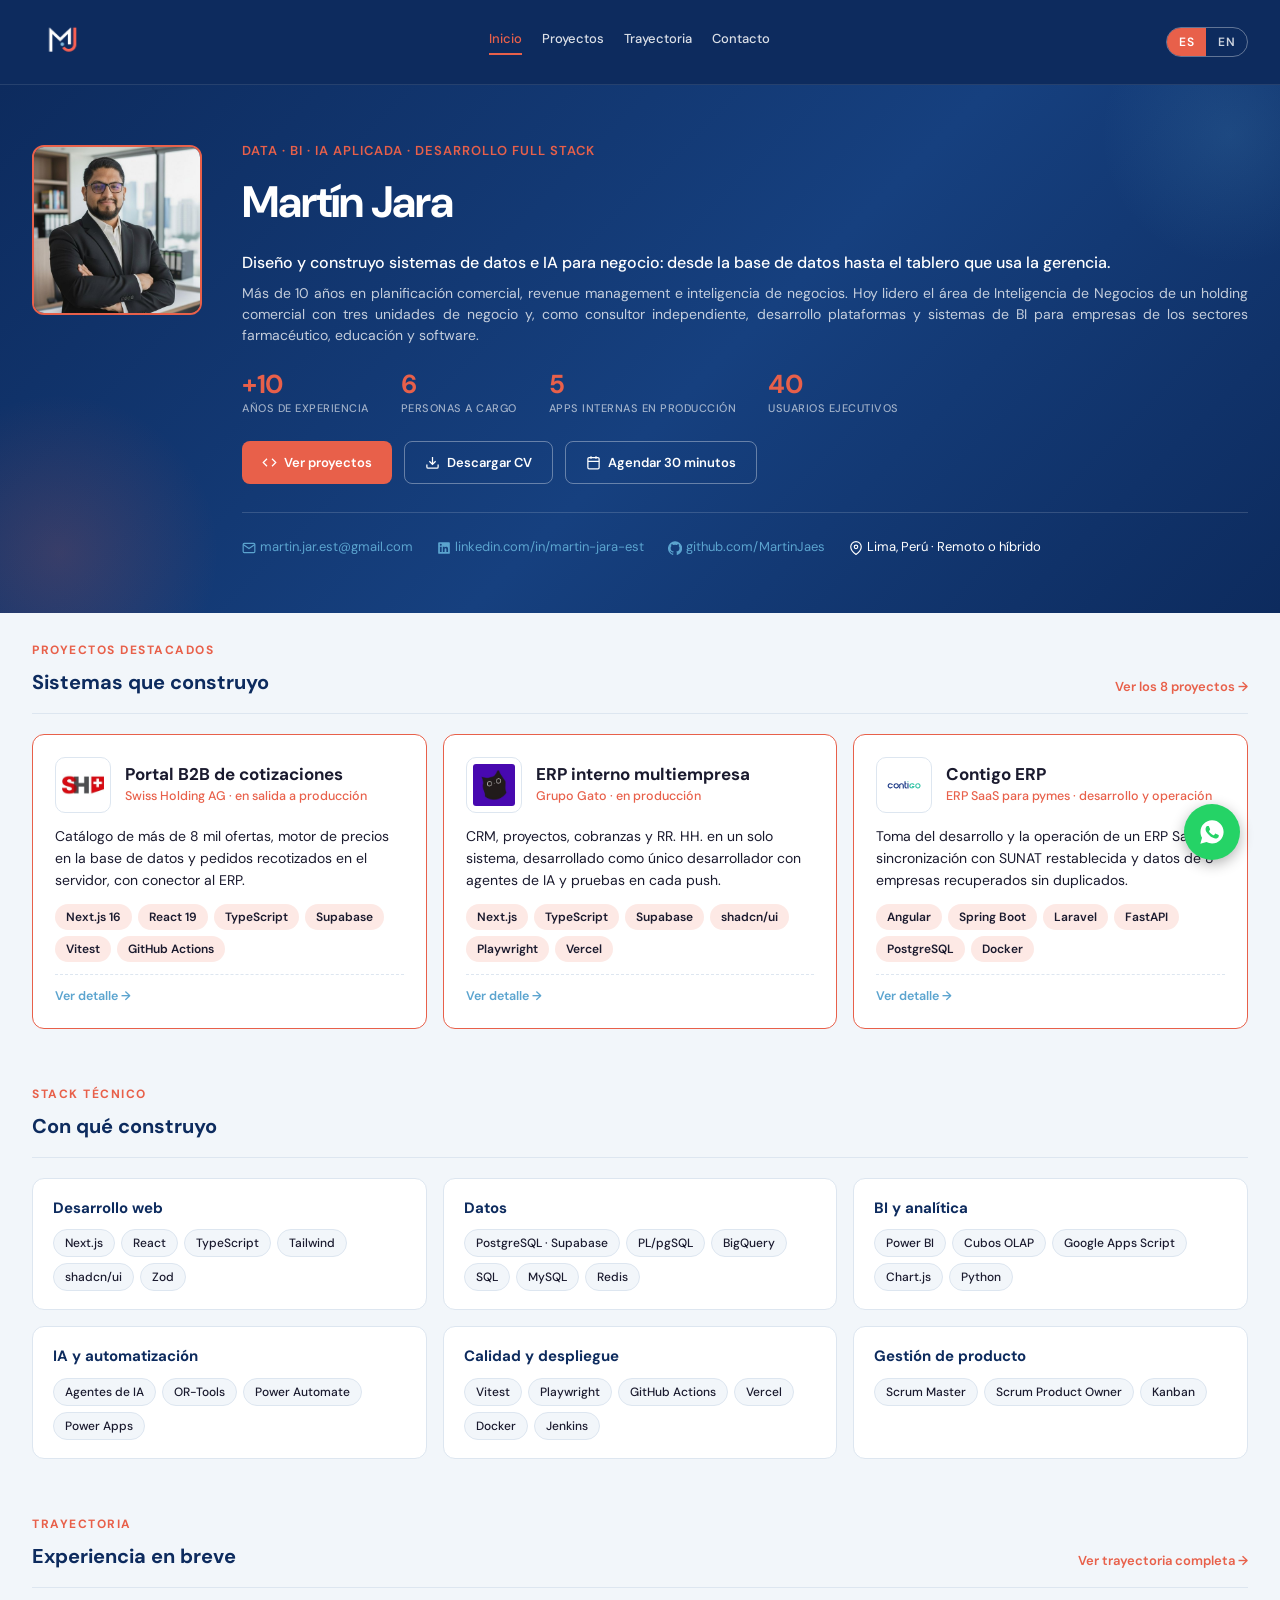
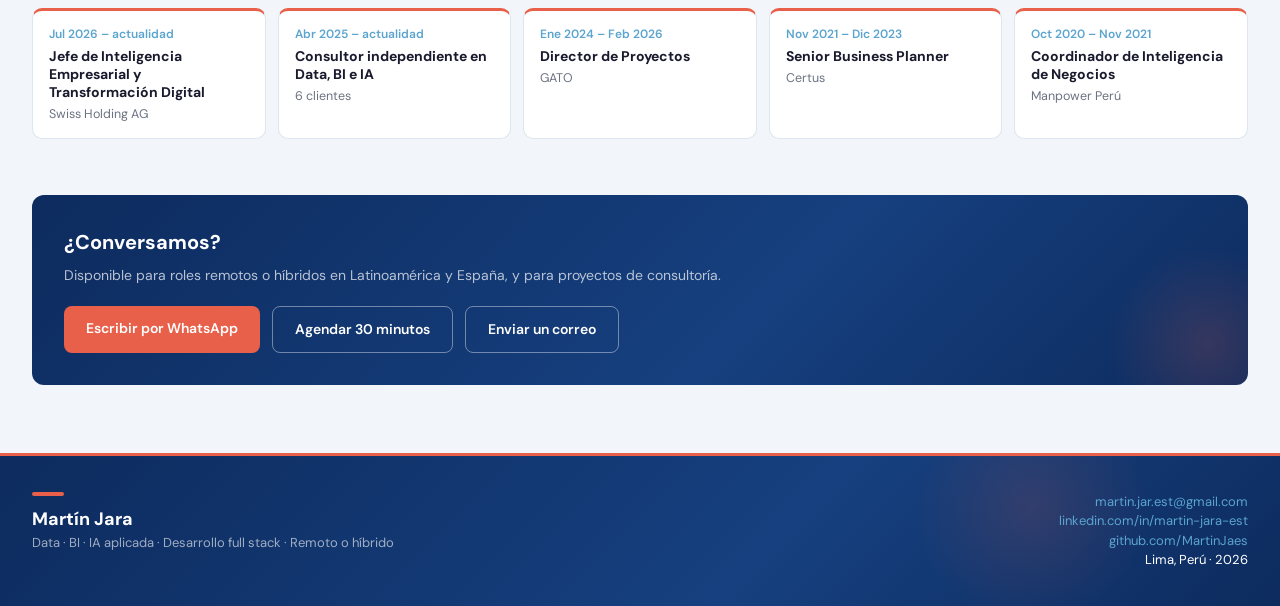
==== index.html @ 6c0224cc "Portafolio v3: sitio en tres paginas (Inicio, Proyectos, Trayectoria), tarjetas simetricas y bilingu" ====
<!DOCTYPE html>
<html lang="es">
<head>
<meta charset="UTF-8">
<meta name="viewport" content="width=device-width, initial-scale=1.0">
<title>Martín Jara | Data, BI e IA aplicada · Desarrollo full stack</title>
<meta name="description" content="Data, inteligencia de negocios e IA aplicada. Construyo sistemas de BI, automatizaciones y plataformas en producción con Next.js, Supabase, Apps Script y BigQuery. Lima, Perú · remoto o híbrido.">
<meta name="author" content="Martín Jara">
<meta name="robots" content="index, follow">
<link rel="canonical" href="https://martinjara.work/">
<link rel="alternate" hreflang="es" href="https://martinjara.work/">
<link rel="alternate" hreflang="en" href="https://martinjara.work/?lang=en">
<link rel="alternate" hreflang="x-default" href="https://martinjara.work/">
<script>(function(){try{var p=new URLSearchParams(location.search).get("lang");var s=null;try{s=localStorage.getItem("lang");}catch(e){}var l=(p==="en"||p==="es")?p:(s==="en"?"en":"es");document.documentElement.lang=l;}catch(e){}})();</script>
<meta property="og:type" content="website">
<meta property="og:title" content="Martín Jara | Data, BI e IA aplicada · Desarrollo full stack">
<meta property="og:description" content="Data, inteligencia de negocios e IA aplicada. Construyo sistemas de BI, automatizaciones y plataformas en producción con Next.js, Supabase, Apps Script y BigQuery. Lima, Perú · remoto o híbrido.">
<meta property="og:image" content="https://martinjara.work/Imagenes/Opengraph.jpg">
<meta property="og:image:width" content="1536">
<meta property="og:image:height" content="1024">
<meta property="og:url" content="https://martinjara.work/">
<meta property="og:site_name" content="Martín Jara">
<meta property="og:locale" content="es_PE">
<meta property="og:locale:alternate" content="en_US">
<meta name="twitter:card" content="summary_large_image">
<meta name="twitter:title" content="Martín Jara | Data, BI e IA aplicada · Desarrollo full stack">
<meta name="twitter:description" content="Data, inteligencia de negocios e IA aplicada. Construyo sistemas de BI, automatizaciones y plataformas en producción con Next.js, Supabase, Apps Script y BigQuery. Lima, Perú · remoto o híbrido.">
<meta name="twitter:image" content="https://martinjara.work/Imagenes/Opengraph.jpg">
<link rel="icon" type="image/png" href="/Imagenes/LOGO PERSONAL.png">
<link rel="preconnect" href="https://fonts.googleapis.com">
<link href="https://fonts.googleapis.com/css2?family=DM+Sans:wght@300;400;500;600;700&display=swap" rel="stylesheet">
<link rel="stylesheet" href="/assets/site.css">
<script type="application/ld+json">
{"@context":"https://schema.org","@type":"Person","name":"Martín Jara Estrella","alternateName":"Martín Jara","jobTitle":"Jefe de Inteligencia Empresarial y Transformación Digital","description":"Más de 10 años en planificación comercial, revenue management e inteligencia de negocios. Diseña y construye sistemas de datos, BI e IA aplicada con Next.js, Supabase, Google Apps Script y BigQuery.","url":"https://martinjara.work/","image":"https://martinjara.work/Imagenes/Foto%20Formal%20SC.jpg","email":"mailto:martin.jar.est@gmail.com","telephone":"+51980005257","address":{"@type":"PostalAddress","addressLocality":"Lima","addressRegion":"Lima","addressCountry":"PE"},"worksFor":[{"@type":"Organization","name":"Swiss Holding AG"}],"alumniOf":[{"@type":"CollegeOrUniversity","name":"OBS Business School - Universidad de Barcelona"},{"@type":"CollegeOrUniversity","name":"Universidad del Pacífico"},{"@type":"CollegeOrUniversity","name":"Universidad de Tarapacá"},{"@type":"EducationalOrganization","name":"Zegel"},{"@type":"EducationalOrganization","name":"ISAM"}],"knowsAbout":["Business Intelligence","Revenue Management","Transformación Digital","Inteligencia Artificial Aplicada","Planificación Comercial","Power BI","BigQuery","Next.js","Supabase","Google Apps Script"],"knowsLanguage":["es","en"],"sameAs":["https://linkedin.com/in/martin-jara-est","https://github.com/MartinJaes"]}
</script>
</head>
<body data-page="home" data-title-es="Martín Jara | Data, BI e IA aplicada · Desarrollo full stack" data-title-en="Martín Jara | Data, BI and applied AI · Full-stack development" data-desc-es="Data, inteligencia de negocios e IA aplicada. Construyo sistemas de BI, automatizaciones y plataformas en producción con Next.js, Supabase, Apps Script y BigQuery. Lima, Perú · remoto o híbrido." data-desc-en="Data, business intelligence and applied AI. I build BI systems, automations and production platforms with Next.js, Supabase, Apps Script and BigQuery. Lima, Peru · remote or hybrid.">
<a href="https://wa.me/51980005257" target="_blank" class="float-whatsapp" aria-label="WhatsApp">
  <svg width="28" height="28" viewBox="0 0 24 24" fill="white"><path d="M12.04 2C6.58 2 2.13 6.45 2.13 11.91c0 1.75.46 3.45 1.32 4.95L2 22l5.25-1.38a9.9 9.9 0 0 0 4.79 1.22h.01c5.46 0 9.91-4.45 9.91-9.91 0-2.65-1.03-5.14-2.9-7.01A9.82 9.82 0 0 0 12.04 2zm5.79 14.13c-.24.68-1.4 1.31-1.93 1.38-.5.07-1.11.1-1.79-.11-.41-.13-.94-.3-1.62-.6-2.84-1.23-4.7-4.1-4.84-4.29-.14-.19-1.16-1.55-1.16-2.96s.73-2.1.99-2.39c.26-.28.57-.35.76-.35.19 0 .38 0 .55.01.18.01.41-.07.64.49.24.57.81 1.98.88 2.12.07.14.12.31.02.5-.09.19-.14.31-.28.48-.14.17-.29.37-.42.5-.14.14-.28.29-.12.57.16.28.7 1.16 1.51 1.88 1.04.92 1.91 1.21 2.19 1.35.28.14.44.12.61-.07.16-.19.7-.81.88-1.09.19-.28.37-.23.62-.14.26.09 1.63.77 1.91.91.28.14.47.21.54.33.07.12.07.68-.17 1.36z"/></svg>
</a>
<nav class="navbar">
  <div class="container navbar-inner">
    <a href="/" class="navbar-logo-link"><img src="/Imagenes/logo personal negativo sin fondo.png" alt="Martín Jara" class="navbar-logo"></a>
    <div class="navbar-links" id="navLinks">
      <a href="/" class="active"><span data-l="es">Inicio</span><span data-l="en">Home</span></a>
      <a href="/proyectos/"><span data-l="es">Proyectos</span><span data-l="en">Projects</span></a>
      <a href="/trayectoria/"><span data-l="es">Trayectoria</span><span data-l="en">Career</span></a>
      <a href="#contacto"><span data-l="es">Contacto</span><span data-l="en">Contact</span></a>
    </div>
    <div class="nav-right">
      <div class="lang-switch" role="group" aria-label="Idioma / Language">
        <button type="button" data-set="es" lang="es">ES</button>
        <button type="button" data-set="en" lang="en">EN</button>
      </div>
      <button class="navbar-toggle" id="navToggle" aria-label="Menú"><span></span><span></span><span></span></button>
    </div>
  </div>
</nav>
<section class="hero" id="perfil">
  <div class="container hero-inner">
    <img src="/Imagenes/Foto Formal SC.jpg" alt="Martín Jara" class="hero-photo">
    <div>
      <div class="hero-prelabel"><span data-l="es">Data · BI · IA aplicada · Desarrollo full stack</span><span data-l="en">Data · BI · Applied AI · Full-stack development</span></div>
      <h1 class="hero-name">Martín Jara</h1>
      <p class="hero-tag"><span data-l="es">Diseño y construyo sistemas de datos e IA para negocio: desde la base de datos hasta el tablero que usa la gerencia.</span><span data-l="en">I design and build data and AI systems for business, from the database to the dashboard leadership relies on.</span></p>
      <p class="hero-p" data-l="es">Más de 10 años en planificación comercial, revenue management e inteligencia de negocios. Hoy lidero el área de Inteligencia de Negocios de un holding comercial con tres unidades de negocio y, como consultor independiente, desarrollo plataformas y sistemas de BI para empresas de los sectores farmacéutico, educación y software.</p>
<p class="hero-p" data-l="en">10+ years in commercial planning, revenue management and business intelligence. I currently lead the Business Intelligence area of a commercial holding with three business units and, as an independent consultant, I build platforms and BI systems for companies in the pharmaceutical, education and software sectors.</p>
      <div class="hero-stats">
        <div><div class="hero-stat-num">+10</div><div class="hero-stat-lbl"><span data-l="es">Años de experiencia</span><span data-l="en">Years of experience</span></div></div>
        <div><div class="hero-stat-num">6</div><div class="hero-stat-lbl"><span data-l="es">Personas a cargo</span><span data-l="en">Direct reports</span></div></div>
        <div><div class="hero-stat-num">5</div><div class="hero-stat-lbl"><span data-l="es">Apps internas en producción</span><span data-l="en">Internal apps in production</span></div></div>
        <div><div class="hero-stat-num">40</div><div class="hero-stat-lbl"><span data-l="es">Usuarios ejecutivos</span><span data-l="en">Executive users</span></div></div>
      </div>
      <div class="hero-cta">
        <a href="/proyectos/" class="btn-hero"><svg width="15" height="15" viewBox="0 0 24 24" fill="none" stroke="currentColor" stroke-width="2"><path d="m16 18 6-6-6-6M8 6l-6 6 6 6"/></svg> <span data-l="es">Ver proyectos</span><span data-l="en">See projects</span></a>
        <a href="/CV-Martin-Jara.pdf" target="_blank" class="btn-hero-ghost" download><svg width="15" height="15" viewBox="0 0 24 24" fill="none" stroke="currentColor" stroke-width="2"><path d="M21 15v4a2 2 0 0 1-2 2H5a2 2 0 0 1-2-2v-4"/><path d="M7 10l5 5 5-5M12 15V3"/></svg> <span data-l="es">Descargar CV</span><span data-l="en">Download CV (Spanish)</span></a>
        <a href="https://calendly.com/martin-jar-est/30min" target="_blank" class="btn-hero-ghost"><svg width="15" height="15" viewBox="0 0 24 24" fill="none" stroke="currentColor" stroke-width="2"><rect x="3" y="4" width="18" height="18" rx="2"/><path d="M16 2v4M8 2v4M3 10h18"/></svg> <span data-l="es">Agendar 30 minutos</span><span data-l="en">Book a 30-minute call</span></a>
      </div>
      <div class="hero-contact">
        <a href="mailto:martin.jar.est@gmail.com" target="_blank"><svg width="14" height="14" viewBox="0 0 24 24" fill="none" stroke="currentColor" stroke-width="2" style="vertical-align:middle;margin-right:4px;"><rect x="2" y="4" width="20" height="16" rx="2"/><path d="m22 6-10 7L2 6"/></svg>martin.jar.est@gmail.com</a>
        <a href="https://linkedin.com/in/martin-jara-est" target="_blank"><svg width="14" height="14" viewBox="0 0 24 24" fill="currentColor" style="vertical-align:middle;margin-right:4px;"><path d="M20.5 2h-17A1.5 1.5 0 0 0 2 3.5v17A1.5 1.5 0 0 0 3.5 22h17a1.5 1.5 0 0 0 1.5-1.5v-17A1.5 1.5 0 0 0 20.5 2zM8 19H5v-9h3zM6.5 8.25A1.75 1.75 0 1 1 8.3 6.5a1.78 1.78 0 0 1-1.8 1.75zM19 19h-3v-4.74c0-1.42-.6-1.93-1.38-1.93A1.74 1.74 0 0 0 13 14.19a.66.66 0 0 0 0 .14V19h-3v-9h2.9v1.3a3.11 3.11 0 0 1 2.7-1.4c1.55 0 3.36.86 3.36 3.66z"/></svg>linkedin.com/in/martin-jara-est</a>
        <a href="https://github.com/MartinJaes" target="_blank"><svg width="14" height="14" viewBox="0 0 24 24" fill="currentColor" style="vertical-align:middle;margin-right:4px;"><path d="M12 .5a12 12 0 0 0-3.8 23.4c.6.1.8-.3.8-.6v-2c-3.3.7-4-1.6-4-1.6-.6-1.4-1.4-1.8-1.4-1.8-1.1-.7.1-.7.1-.7 1.2.1 1.9 1.3 1.9 1.3 1.1 1.8 2.9 1.3 3.6 1 .1-.8.4-1.3.8-1.6-2.7-.3-5.5-1.3-5.5-5.9 0-1.3.5-2.4 1.2-3.2-.1-.3-.5-1.5.1-3.2 0 0 1-.3 3.3 1.2a11.5 11.5 0 0 1 6 0c2.3-1.5 3.3-1.2 3.3-1.2.7 1.7.2 2.9.1 3.2.8.8 1.2 1.9 1.2 3.2 0 4.6-2.8 5.6-5.5 5.9.4.4.8 1.1.8 2.2v3.3c0 .3.2.7.8.6A12 12 0 0 0 12 .5z"/></svg>github.com/MartinJaes</a>
        <span><svg width="14" height="14" viewBox="0 0 24 24" fill="none" stroke="currentColor" stroke-width="2" style="vertical-align:middle;margin-right:4px;"><path d="M21 10c0 7-9 13-9 13s-9-6-9-13a9 9 0 0 1 18 0z"/><circle cx="12" cy="10" r="3"/></svg><span data-l="es">Lima, Perú · Remoto o híbrido</span><span data-l="en">Lima, Peru · Remote or hybrid</span></span>
      </div>
    </div>
  </div>
</section>

<section class="section">
  <div class="container">
    <div class="section-label"><span data-l="es">Proyectos destacados</span><span data-l="en">Featured projects</span></div>
    <div class="section-head"><h2 class="section-title"><span data-l="es">Sistemas que construyo</span><span data-l="en">Systems I build</span></h2><a class="more-link" href="/proyectos/"><span data-l="es">Ver los 8 proyectos →</span><span data-l="en">See all 8 projects →</span></a></div>
    <div class="grid-3">
      <article class="pcard" id="p-b2b">
  <div class="pcard-head"><img class="pcard-logo" src="/Imagenes/Swiss Holdong Logo.jpg" alt=""><div><div class="pcard-name"><span data-l="es">Portal B2B de cotizaciones</span><span data-l="en">B2B quoting portal</span></div><div class="pcard-tag"><span data-l="es">Swiss Holding AG · en salida a producción</span><span data-l="en">Swiss Holding AG · going into production</span></div></div></div>
  <p class="pcard-desc" data-l="es">Catálogo de más de 8 mil ofertas, motor de precios en la base de datos y pedidos recotizados en el servidor, con conector al ERP.</p>
<p class="pcard-desc" data-l="en">Catalog of 8,000+ offers, pricing engine in the database and orders re-priced on the server, with an ERP connector.</p>
  <div class="chips"><span class="chip">Next.js 16</span><span class="chip">React 19</span><span class="chip">TypeScript</span><span class="chip">Supabase</span><span class="chip">Vitest</span><span class="chip">GitHub Actions</span></div>
  <div class="pcard-foot"><a class="pcard-link" href="/proyectos/#p-b2b"><span data-l="es">Ver detalle →</span><span data-l="en">See details →</span></a></div>
</article>
      <article class="pcard" id="p-erp">
  <div class="pcard-head"><img class="pcard-logo" src="/Imagenes/agencia gato logo.jpg" alt=""><div><div class="pcard-name"><span data-l="es">ERP interno multiempresa</span><span data-l="en">Multi-company internal ERP</span></div><div class="pcard-tag"><span data-l="es">Grupo Gato · en producción</span><span data-l="en">Grupo Gato · in production</span></div></div></div>
  <p class="pcard-desc" data-l="es">CRM, proyectos, cobranzas y RR. HH. en un solo sistema, desarrollado como único desarrollador con agentes de IA y pruebas en cada push.</p>
<p class="pcard-desc" data-l="en">CRM, projects, collections and HR in one system, built as the sole developer with AI agents and tests on every push.</p>
  <div class="chips"><span class="chip">Next.js</span><span class="chip">TypeScript</span><span class="chip">Supabase</span><span class="chip">shadcn/ui</span><span class="chip">Playwright</span><span class="chip">Vercel</span></div>
  <div class="pcard-foot"><a class="pcard-link" href="/proyectos/#p-erp"><span data-l="es">Ver detalle →</span><span data-l="en">See details →</span></a></div>
</article>
      <article class="pcard" id="p-contigo">
  <div class="pcard-head"><img class="pcard-logo" src="/Imagenes/contigo logo.svg" alt=""><div><div class="pcard-name"><span data-l="es">Contigo ERP</span><span data-l="en">Contigo ERP</span></div><div class="pcard-tag"><span data-l="es">ERP SaaS para pymes · desarrollo y operación</span><span data-l="en">SaaS ERP for SMEs · development and operations</span></div></div></div>
  <p class="pcard-desc" data-l="es">Toma del desarrollo y la operación de un ERP SaaS: sincronización con SUNAT restablecida y datos de 8 empresas recuperados sin duplicados.</p>
<p class="pcard-desc" data-l="en">Took over development and operations of a SaaS ERP: SUNAT synchronization restored and data for 8 companies recovered with no duplicates.</p>
  <div class="chips"><span class="chip">Angular</span><span class="chip">Spring Boot</span><span class="chip">Laravel</span><span class="chip">FastAPI</span><span class="chip">PostgreSQL</span><span class="chip">Docker</span></div>
  <div class="pcard-foot"><a class="pcard-link" href="/proyectos/#p-contigo"><span data-l="es">Ver detalle →</span><span data-l="en">See details →</span></a></div>
</article>
    </div>
  </div>
</section>

<section class="section">
  <div class="container">
    <div class="section-label"><span data-l="es">Stack técnico</span><span data-l="en">Tech stack</span></div>
    <div class="section-head"><h2 class="section-title"><span data-l="es">Con qué construyo</span><span data-l="en">What I build with</span></h2></div>
    <div class="grid-3"><div class="sgroup"><div class="sgroup-title"><span data-l="es">Desarrollo web</span><span data-l="en">Web development</span></div><div class="chips"><span class="chip">Next.js</span><span class="chip">React</span><span class="chip">TypeScript</span><span class="chip">Tailwind</span><span class="chip">shadcn/ui</span><span class="chip">Zod</span></div></div><div class="sgroup"><div class="sgroup-title"><span data-l="es">Datos</span><span data-l="en">Data</span></div><div class="chips"><span class="chip">PostgreSQL · Supabase</span><span class="chip">PL/pgSQL</span><span class="chip">BigQuery</span><span class="chip">SQL</span><span class="chip">MySQL</span><span class="chip">Redis</span></div></div><div class="sgroup"><div class="sgroup-title"><span data-l="es">BI y analítica</span><span data-l="en">BI and analytics</span></div><div class="chips"><span class="chip">Power BI</span><span class="chip"><span data-l="es">Cubos OLAP</span><span data-l="en">OLAP cubes</span></span><span class="chip">Google Apps Script</span><span class="chip">Chart.js</span><span class="chip">Python</span></div></div><div class="sgroup"><div class="sgroup-title"><span data-l="es">IA y automatización</span><span data-l="en">AI and automation</span></div><div class="chips"><span class="chip"><span data-l="es">Agentes de IA</span><span data-l="en">AI agents</span></span><span class="chip">OR-Tools</span><span class="chip">Power Automate</span><span class="chip">Power Apps</span></div></div><div class="sgroup"><div class="sgroup-title"><span data-l="es">Calidad y despliegue</span><span data-l="en">Quality and deployment</span></div><div class="chips"><span class="chip">Vitest</span><span class="chip">Playwright</span><span class="chip">GitHub Actions</span><span class="chip">Vercel</span><span class="chip">Docker</span><span class="chip">Jenkins</span></div></div><div class="sgroup"><div class="sgroup-title"><span data-l="es">Gestión de producto</span><span data-l="en">Product management</span></div><div class="chips"><span class="chip">Scrum Master</span><span class="chip">Scrum Product Owner</span><span class="chip">Kanban</span></div></div></div>
  </div>
</section>

<section class="section">
  <div class="container">
    <div class="section-label"><span data-l="es">Trayectoria</span><span data-l="en">Career</span></div>
    <div class="section-head"><h2 class="section-title"><span data-l="es">Experiencia en breve</span><span data-l="en">Experience at a glance</span></h2><a class="more-link" href="/trayectoria/"><span data-l="es">Ver trayectoria completa →</span><span data-l="en">See full career →</span></a></div>
    <div class="tl"><div class="tl-item"><div class="tl-date"><span data-l="es">Jul 2026 – actualidad</span><span data-l="en">Jul 2026 – present</span></div><div class="tl-role"><span data-l="es">Jefe de Inteligencia Empresarial y Transformación Digital</span><span data-l="en">Head of Business Intelligence and Digital Transformation</span></div><div class="tl-org"><span data-l="es">Swiss Holding AG</span><span data-l="en">Swiss Holding AG</span></div></div><div class="tl-item"><div class="tl-date"><span data-l="es">Abr 2025 – actualidad</span><span data-l="en">Apr 2025 – present</span></div><div class="tl-role"><span data-l="es">Consultor independiente en Data, BI e IA</span><span data-l="en">Independent consultant in Data, BI and AI</span></div><div class="tl-org"><span data-l="es">6 clientes</span><span data-l="en">6 clients</span></div></div><div class="tl-item"><div class="tl-date"><span data-l="es">Ene 2024 – Feb 2026</span><span data-l="en">Jan 2024 – Feb 2026</span></div><div class="tl-role"><span data-l="es">Director de Proyectos</span><span data-l="en">Project Director</span></div><div class="tl-org"><span data-l="es">GATO</span><span data-l="en">GATO</span></div></div><div class="tl-item"><div class="tl-date"><span data-l="es">Nov 2021 – Dic 2023</span><span data-l="en">Nov 2021 – Dec 2023</span></div><div class="tl-role"><span data-l="es">Senior Business Planner</span><span data-l="en">Senior Business Planner</span></div><div class="tl-org"><span data-l="es">Certus</span><span data-l="en">Certus</span></div></div><div class="tl-item"><div class="tl-date"><span data-l="es">Oct 2020 – Nov 2021</span><span data-l="en">Oct 2020 – Nov 2021</span></div><div class="tl-role"><span data-l="es">Coordinador de Inteligencia de Negocios</span><span data-l="en">Business Intelligence Coordinator</span></div><div class="tl-org"><span data-l="es">Manpower Perú</span><span data-l="en">Manpower Perú</span></div></div></div>
  </div>
</section>

<section class="section" id="contacto">
  <div class="container">
    <div class="cta-block">
      <div class="cta-title"><span data-l="es">¿Conversamos?</span><span data-l="en">Let's talk</span></div>
      <div class="cta-sub"><span data-l="es">Disponible para roles remotos o híbridos en Latinoamérica y España, y para proyectos de consultoría.</span><span data-l="en">Available for remote or hybrid roles in Latin America and Spain, and for consulting projects.</span></div>
      <div class="cta-buttons">
        <a href="https://wa.me/51980005257" target="_blank" class="btn-coral"><span data-l="es">Escribir por WhatsApp</span><span data-l="en">Message on WhatsApp</span></a>
        <a href="https://calendly.com/martin-jar-est/30min" target="_blank" class="btn-outline"><span data-l="es">Agendar 30 minutos</span><span data-l="en">Book 30 minutes</span></a>
        <a href="mailto:martin.jar.est@gmail.com" class="btn-outline"><span data-l="es">Enviar un correo</span><span data-l="en">Send an email</span></a>
      </div>
    </div>
  </div>
</section>
<footer>
  <div class="container footer-inner">
    <div>
      <div class="footer-accent" style="width:32px;height:4px;background:var(--coral);border-radius:2px;margin-bottom:10px;"></div>
      <div class="footer-name">Martín Jara</div>
      <div class="footer-sub"><span data-l="es">Data · BI · IA aplicada · Desarrollo full stack · Remoto o híbrido</span><span data-l="en">Data · BI · Applied AI · Full-stack development · Remote or hybrid</span></div>
    </div>
    <div class="footer-contact">
      <div><a href="mailto:martin.jar.est@gmail.com" target="_blank">martin.jar.est@gmail.com</a></div>
      <div><a href="https://linkedin.com/in/martin-jara-est" target="_blank">linkedin.com/in/martin-jara-est</a></div>
      <div><a href="https://github.com/MartinJaes" target="_blank">github.com/MartinJaes</a></div>
      <div><span data-l="es">Lima, Perú · 2026</span><span data-l="en">Lima, Peru · 2026</span></div>
    </div>
  </div>
</footer>
<div class="lightbox-overlay" id="lightbox" onclick="closeLightbox()">
  <span class="lightbox-close" onclick="closeLightbox()">&times;</span>
  <img id="lightboxImg" src="" alt="" onclick="event.stopPropagation()">
</div>
<script src="/assets/site.js"></script>
</body>
</html>
---- assets/site.css ----
:root{
  --navy:#0D2B5E;
  --coral:#E8604A;
  --blue:#5BA4CF;
  --pale:#FDE9E5;
  --acc:#F0C93A;
  --txt:#1A1A2E;
  --mut:#6B7280;
  --bdr:#DDE6F0;
}
html{scroll-behavior:smooth;}
*{box-sizing:border-box;margin:0;padding:0;}
body{
  font-family:'DM Sans',sans-serif;
  background:#F2F6FA;
  color:var(--txt);
  line-height:1.5;
}
.container{max-width:1400px;margin:0 auto;padding:0 32px;}

/* NAVBAR */
.navbar{position:sticky;top:0;background:var(--navy);border-bottom:1px solid rgba(255,255,255,0.1);z-index:998;padding:12px 0;}
.navbar-inner{display:flex;justify-content:space-between;align-items:center;flex-wrap:wrap;gap:12px;}
.navbar-logo{height:60px;display:block;}
.navbar-links{display:flex;gap:20px;flex-wrap:wrap;}
.navbar-links a{color:rgba(255,255,255,0.85);text-decoration:none;font-size:13px;font-weight:500;position:relative;padding-bottom:6px;}
.navbar-links a::after{content:'';position:absolute;left:0;bottom:0;width:0;height:2px;background:var(--coral);transition:width 0.2s;}
.navbar-links a:hover::after,.navbar-links a.active::after{width:100%;}
.navbar-links a:hover,.navbar-links a.active{color:var(--coral);}
.navbar-toggle{display:none;background:none;border:none;cursor:pointer;padding:8px;flex-direction:column;gap:5px;}
.navbar-toggle span{display:block;width:24px;height:2px;background:#fff;border-radius:2px;}

@media (max-width:768px){
  .navbar-toggle{display:flex;}
  .navbar-links{
    display:none;
    position:absolute;
    top:100%;
    left:0;
    right:0;
    background:var(--navy);
    flex-direction:column;
    padding:16px 32px 20px;
    gap:14px;
    border-top:1px solid rgba(255,255,255,0.1);
  }
  .navbar-links.open{display:flex;}
}

/* HERO */
.hero{
  scroll-margin-top:70px;
  background:linear-gradient(135deg, #0D2B5E 0%, #16407F 55%, #0D2B5E 100%);
  color:#fff;
  padding:56px 0;
  position:relative;
  overflow:hidden;
}
.hero::before{
  content:'';
  position:absolute;
  bottom:-100px;
  left:-100px;
  width:320px;
  height:320px;
  background:radial-gradient(circle, rgba(232,96,74,0.18) 0%, transparent 70%);
  border-radius:50%;
  pointer-events:none;
}
.hero::after{
  content:'';
  position:absolute;
  top:-80px;
  right:-80px;
  width:260px;
  height:260px;
  background:radial-gradient(circle, rgba(91,164,207,0.15) 0%, transparent 70%);
  border-radius:50%;
  pointer-events:none;
}
.hero-inner{
  display:flex;
  gap:40px;
  align-items:flex-start;
  position:relative;
  z-index:1;
}
.hero-photo{
  width:170px;
  height:170px;
  border-radius:12px;
  object-fit:cover;
  border:2px solid var(--coral);
  flex-shrink:0;
  margin-top:4px;
}
.hero-prelabel{
  color:var(--coral);
  font-size:13px;
  font-weight:600;
  letter-spacing:1px;
  text-transform:uppercase;
  margin-bottom:8px;
}
.hero-name{
  font-size:44px;
  font-weight:700;
  letter-spacing:-1px;
  margin-bottom:16px;
}
.pills{display:flex;gap:10px;margin-bottom:20px;flex-wrap:wrap;}
.pill{
  border:1px solid rgba(255,255,255,0.3);
  border-radius:20px;
  padding:6px 16px;
  font-size:13px;
  font-weight:500;
}
.hero-tag{font-size:16px;font-weight:500;margin-bottom:8px;}
.hero-p{font-size:14px;color:rgba(255,255,255,0.75);text-align:justify;}
.hero-stats{
  display:flex;
  gap:32px;
  margin-top:24px;
  flex-wrap:wrap;
}
.hero-stat-num{font-size:26px;font-weight:700;color:var(--coral);line-height:1.1;letter-spacing:-0.5px;}
.hero-stat-lbl{font-size:11px;font-weight:500;color:rgba(255,255,255,0.6);letter-spacing:0.5px;text-transform:uppercase;margin-top:2px;}
.hero-cta{display:flex;gap:12px;margin-top:24px;flex-wrap:wrap;}
.btn-hero{
  display:inline-flex;
  align-items:center;
  gap:7px;
  background:var(--coral);
  color:#fff;
  border-radius:8px;
  padding:11px 20px;
  font-size:13px;
  font-weight:600;
  text-decoration:none;
}
.btn-hero-ghost{
  display:inline-flex;
  align-items:center;
  gap:7px;
  background:transparent;
  color:#fff;
  border:1px solid rgba(255,255,255,0.35);
  border-radius:8px;
  padding:11px 20px;
  font-size:13px;
  font-weight:600;
  text-decoration:none;
}
.hero-contact{
  display:flex;
  gap:24px;
  margin-top:28px;
  padding-top:24px;
  border-top:1px solid rgba(255,255,255,0.15);
  font-size:13px;
  flex-wrap:wrap;
}
.hero-contact a{color:var(--blue);text-decoration:none;}

/* EXPERIENCIA */
.section{padding:28px 0;scroll-margin-top:70px;}
.section-label{
  color:var(--coral);
  font-size:12px;
  font-weight:700;
  letter-spacing:1.5px;
  text-transform:uppercase;
  margin-bottom:8px;
}
.section-title{
  font-size:20px;
  font-weight:700;
  color:var(--navy);
  margin-bottom:24px;
  padding-bottom:20px;
  border-bottom:1px solid var(--bdr);
}
.exp-item{
  display:flex;
  gap:20px;
  padding:24px 0;
  border-bottom:1px solid var(--bdr);
}
.exp-item:last-child{border-bottom:none;}
.exp-logo{
  width:84px;
  height:84px;
  border-radius:8px;
  border:1px solid var(--bdr);
  object-fit:contain;
  padding:8px;
  background:#fff;
  flex-shrink:0;
}
.exp-date{color:var(--blue);font-size:13px;font-weight:500;margin-bottom:4px;}
.exp-role{font-size:17px;font-weight:700;color:var(--txt);margin-bottom:2px;}
.exp-company{font-size:14px;color:var(--mut);margin-bottom:8px;}
.exp-desc{font-size:14px;color:var(--txt);line-height:1.6;text-align:justify;}

/* FORMACION */
.study-grid{display:grid;grid-template-columns:1fr 1fr;gap:16px;margin-bottom:32px;}
.study-card{border:1px solid var(--coral);border-radius:10px;padding:18px 20px;background:#fff;display:flex;gap:14px;align-items:flex-start;}
.study-logo-wrap{width:60px;height:60px;border:1px solid var(--bdr);border-radius:6px;background:#fff;padding:4px;flex-shrink:0;overflow:hidden;display:flex;align-items:center;justify-content:center;}
.study-logo-wrap img{width:100%;height:100%;object-fit:contain;}
.study-title{font-size:15px;font-weight:700;margin-bottom:2px;}
.study-inst{font-size:13px;color:var(--blue);margin-bottom:4px;}
.study-date{font-size:12px;color:var(--mut);}
.badge-curso{display:inline-block;background:var(--acc);color:var(--navy);font-size:11px;font-weight:700;padding:2px 8px;border-radius:10px;margin-left:6px;}
.certs-label{font-size:12px;font-weight:700;letter-spacing:1px;color:var(--txt);text-transform:uppercase;margin-bottom:14px;}
.certs-grid{display:grid;grid-template-columns:1fr 1fr 1fr;gap:10px;}
.cert-row{display:flex;align-items:center;gap:12px;background:var(--pale);border-radius:8px;padding:10px 14px;}
.cert-logo-wrap{width:36px;height:36px;background:#fff;border-radius:8px;padding:4px;flex-shrink:0;overflow:hidden;display:flex;align-items:center;justify-content:center;}
.cert-logo-wrap img{width:100%;height:100%;object-fit:contain;}
.cert-title{font-size:13px;font-weight:700;color:var(--txt);}
.cert-issuer{font-size:12px;color:var(--mut);}

/* CONSULTORIA */
.cards-3{display:grid;grid-template-columns:1fr 1fr;gap:16px;}
.client-card{border:1px solid var(--bdr);border-radius:10px;padding:20px;background:#fff;display:flex;gap:16px;align-items:flex-start;}
.client-logo-wrap{width:88px;height:88px;border-radius:10px;border:1px solid var(--bdr);background:#fff;padding:10px;flex-shrink:0;overflow:hidden;display:flex;align-items:center;justify-content:center;}
.client-logo-wrap img{width:100%;height:100%;object-fit:contain;}
.client-name{font-size:15px;font-weight:700;margin-bottom:2px;}
.client-cat{font-size:11px;font-weight:700;color:var(--coral);letter-spacing:0.5px;text-transform:uppercase;margin-bottom:8px;}
.client-date{font-size:12px;color:var(--blue);font-weight:500;margin-bottom:8px;}
.client-desc{font-size:13px;color:var(--txt);line-height:1.6;text-align:justify;}

/* PROYECTOS PROPIOS */
.venture-card{border:1px solid var(--coral);border-radius:10px;padding:24px;background:#fff;margin-bottom:16px;}
.venture-header{display:flex;align-items:flex-start;gap:14px;margin-bottom:20px;}
.venture-logo-wrap{width:84px;height:84px;border-radius:10px;background:#fff;flex-shrink:0;overflow:hidden;display:flex;align-items:center;justify-content:center;}
.venture-logo-wrap img{width:100%;height:100%;object-fit:contain;}
.venture-name{font-size:18px;font-weight:700;}
.venture-link{font-size:12px;color:var(--blue);text-decoration:none;font-weight:600;border:1px solid var(--bdr);border-radius:20px;padding:3px 12px;}
.venture-tag{font-size:13px;color:var(--coral);font-weight:500;}
.venture-desc{font-size:14px;color:var(--txt);line-height:1.6;margin-bottom:14px;text-align:justify;}
.venture-badge{display:inline-block;background:var(--acc);color:var(--navy);font-size:13px;font-weight:700;padding:6px 14px;border-radius:6px;}
.venture-highlights{display:grid;grid-template-columns:1fr 1fr;gap:8px;margin-top:10px;}
.venture-highlight{background:var(--pale);border-radius:6px;padding:8px 12px;font-size:13px;font-weight:600;color:var(--txt);}
.venture-eyebrow{color:var(--coral);font-size:11px;font-weight:700;letter-spacing:0.5px;text-transform:uppercase;margin-bottom:4px;}

/* DOCENCIA */
.teach-grid{display:grid;grid-template-columns:1fr 1fr 1fr;gap:14px;}
.teach-card{background:var(--pale);border-radius:10px;padding:16px 18px;display:flex;gap:14px;align-items:center;}
.teach-logo-wrap{width:52px;height:52px;background:#fff;border-radius:8px;padding:4px;flex-shrink:0;overflow:hidden;display:flex;align-items:center;justify-content:center;}
.teach-logo-wrap img{width:100%;height:100%;object-fit:contain;}
.teach-name{font-size:14px;font-weight:700;}
.teach-inst{font-size:12px;color:var(--mut);}
.teach-spec{font-size:12px;color:var(--coral);font-weight:500;}

/* SERVICIOS */
.svc-grid{display:grid;grid-template-columns:1fr 1fr;gap:16px;margin-bottom:32px;}
.svc-card{border:1px solid var(--bdr);border-radius:10px;padding:20px;}
.svc-card.pale{background:var(--pale);border-color:var(--coral);}
.svc-header{display:flex;align-items:baseline;gap:8px;margin-bottom:8px;}
.svc-num{font-size:11px;font-weight:700;color:var(--coral);}
.svc-title{font-size:16px;font-weight:700;}
.svc-desc{font-size:13px;color:var(--txt);line-height:1.6;margin-bottom:12px;text-align:justify;}
.svc-tags{display:flex;gap:6px;flex-wrap:wrap;}
.svc-tag{background:#fff;border:1px solid var(--bdr);border-radius:12px;font-size:11px;padding:3px 10px;color:var(--mut);}
.cta-block{background:linear-gradient(135deg, #0D2B5E 0%, #16407F 60%, #0D2B5E 100%);color:#fff;border-radius:12px;padding:32px;position:relative;overflow:hidden;}
.cta-block::before{content:'';position:absolute;bottom:-60px;right:-60px;width:200px;height:200px;background:radial-gradient(circle, rgba(232,96,74,0.18) 0%, transparent 70%);border-radius:50%;pointer-events:none;}
.cta-title{font-size:20px;font-weight:700;margin-bottom:8px;}
.cta-sub{font-size:14px;color:rgba(255,255,255,0.7);margin-bottom:20px;}
.cta-buttons{display:flex;gap:12px;}
.btn-coral{background:var(--coral);color:#fff;border:none;border-radius:8px;padding:12px 22px;font-size:14px;font-weight:600;text-decoration:none;}
.btn-outline{background:transparent;color:#fff;border:1px solid rgba(255,255,255,0.4);border-radius:8px;padding:12px 22px;font-size:14px;font-weight:600;text-decoration:none;}

/* DASHBOARD LIVE */
.dash-block{margin-bottom:40px;}
.dash-desc{font-size:14px;color:var(--txt);line-height:1.6;margin-bottom:20px;text-align:justify;}
.dash-imgs{display:grid;grid-template-columns:1fr 1fr;gap:14px;margin-bottom:16px;}
.dash-imgs img{width:100%;border-radius:10px;border:1px solid var(--bdr);cursor:zoom-in;}
.lightbox-overlay{display:none;position:fixed;top:0;left:0;width:100%;height:100%;background:rgba(0,0,0,0.9);z-index:1000;align-items:center;justify-content:center;cursor:zoom-out;}
.lightbox-overlay.open{display:flex;}
.lightbox-overlay img{max-width:92%;max-height:92%;border-radius:8px;box-shadow:0 10px 40px rgba(0,0,0,0.5);cursor:default;}
.lightbox-close{position:absolute;top:20px;right:30px;color:#fff;font-size:36px;cursor:pointer;line-height:1;}
.dash-tags{display:flex;gap:8px;flex-wrap:wrap;margin-bottom:16px;}

/* FOOTER */
footer{background:linear-gradient(135deg, #0D2B5E 0%, #16407F 60%, #0D2B5E 100%);color:#fff;padding:36px 0;margin-top:40px;border-top:3px solid var(--coral);position:relative;overflow:hidden;}
footer::before{content:'';position:absolute;top:-70px;right:10%;width:240px;height:240px;background:radial-gradient(circle, rgba(232,96,74,0.15) 0%, transparent 70%);border-radius:50%;pointer-events:none;}
.footer-inner{display:flex;justify-content:space-between;align-items:flex-start;flex-wrap:wrap;gap:16px;position:relative;z-index:1;}
.footer-name{font-size:18px;font-weight:700;}
.footer-sub{font-size:13px;color:rgba(255,255,255,0.6);}
.footer-contact{text-align:right;font-size:13px;}
.footer-contact a{color:var(--blue);text-decoration:none;}

.float-whatsapp{position:fixed;bottom:40px;right:40px;width:56px;height:56px;background:#25D366;border-radius:50%;display:flex;align-items:center;justify-content:center;box-shadow:0 4px 14px rgba(0,0,0,0.3);z-index:999;transition:transform 0.2s;}
.float-whatsapp:hover{transform:scale(1.08);}

@media (max-width:900px){
  .study-grid,.certs-grid,.cards-3,.teach-grid,.svc-grid,.dash-imgs,.venture-highlights{grid-template-columns:1fr;}
}
@media (max-width:680px){
  .hero-inner{flex-direction:column;text-align:center;}
  .hero-contact{justify-content:center;}
  .hero-stats{justify-content:center;gap:20px 26px;}
  .hero-cta{justify-content:center;}
  .exp-date-inline{display:block;margin-top:2px;}
  .venture-desc{text-align:left;}
  .cta-buttons{gap:8px;}
  .cta-buttons a{font-size:13px;padding:12px 16px;}
  .pills{display:grid;grid-template-columns:1fr 1fr;gap:10px;}
  .pills .pill{text-align:center;}
  .pills .pill:last-child{grid-column:1 / -1;justify-self:center;max-width:170px;}
  .hero-p{text-align:center;}
  .footer-inner{flex-direction:column;align-items:center;text-align:center;}
  .footer-accent{margin:0 auto 10px;}
  .footer-contact{text-align:center;}
  .footer-contact a{display:inline-flex;flex-direction:row-reverse;align-items:center;gap:4px;}
}
.venture-highlights.stack{display:flex;flex-wrap:wrap;gap:6px;}
.venture-highlights.stack .venture-highlight{display:inline-block;width:auto;padding:4px 11px;font-size:12px;border-radius:999px;}

/* v2: idioma, stack, consultoría */
html[lang="es"] [data-l="en"],html[lang="en"] [data-l="es"]{display:none !important;}
.nav-right{display:flex;align-items:center;gap:10px;}
.lang-switch{display:flex;border:1px solid rgba(255,255,255,0.35);border-radius:999px;overflow:hidden;}
.lang-switch button{background:none;border:0;color:rgba(255,255,255,0.8);font:600 12px 'DM Sans',sans-serif;padding:6px 12px;cursor:pointer;letter-spacing:0.5px;}
html[lang="es"] .lang-switch button[data-set="es"],html[lang="en"] .lang-switch button[data-set="en"]{background:var(--coral);color:#fff;}
.exp-date-inline{color:var(--blue);font-weight:500;}
.section-intro{font-size:14px;color:var(--mut);margin:-8px 0 20px;}
.sub-label{margin-top:28px;margin-bottom:14px;}
.venture-card{scroll-margin-top:90px;}
.venture-card .dash-imgs{margin-top:4px;}
.venture-highlights.stack{margin-top:12px;}
.svc-card{background:#fff;}
.svc-used{font-size:12px;color:var(--mut);margin-top:12px;padding-top:10px;border-top:1px dashed var(--bdr);}
.svc-used a{color:var(--blue);text-decoration:none;font-weight:600;}
.svc-used a:hover{text-decoration:underline;}
.client-list{list-style:none;margin-top:6px;display:grid;grid-template-columns:1fr 1fr;gap:14px 24px;}
.client-list li{display:flex;gap:12px;align-items:flex-start;}
.client-list .cl-logo{width:44px;height:44px;border:1px solid var(--bdr);border-radius:6px;background:#fff;padding:4px;object-fit:contain;flex-shrink:0;}
.client-list .cl-name{font-weight:700;font-size:14px;}
.client-list .cl-date{color:var(--blue);font-weight:500;font-size:12px;margin-left:8px;}
.client-list .cl-desc{font-size:13px;line-height:1.55;margin-top:2px;}
.cta-buttons{flex-wrap:wrap;}
@media (max-width:900px){.client-list{grid-template-columns:1fr;}}
@media (max-width:768px){.nav-right{margin-left:auto;}}
@media (max-width:680px){.venture-header{flex-direction:column;gap:12px;}.venture-logo-wrap{width:64px;height:64px;}.svc-desc,.exp-desc,.venture-desc,.dash-desc{text-align:left;}.exp-item{flex-direction:column;gap:12px;}.exp-logo{width:64px;height:64px;}}

/* v3: multipágina */
.navbar-logo-link{display:block;}
.page-head{background:linear-gradient(135deg,#0D2B5E 0%,#16407F 55%,#0D2B5E 100%);color:#fff;padding:40px 0 36px;position:relative;overflow:hidden;}
.page-head::after{content:'';position:absolute;top:-80px;right:-80px;width:260px;height:260px;background:radial-gradient(circle,rgba(91,164,207,0.15) 0%,transparent 70%);border-radius:50%;pointer-events:none;}
.page-head .section-label{margin-bottom:6px;}
.page-head h1{font-size:32px;font-weight:700;letter-spacing:-0.5px;margin-bottom:8px;}
.page-head p{font-size:14px;color:rgba(255,255,255,0.75);max-width:760px;}
.section-head{display:flex;justify-content:space-between;align-items:flex-end;gap:16px;flex-wrap:wrap;margin-bottom:20px;padding-bottom:16px;border-bottom:1px solid var(--bdr);}
.section-head .section-title{margin:0;padding:0;border:0;}
.more-link{font-size:13px;font-weight:600;color:var(--coral);text-decoration:none;white-space:nowrap;}
.more-link:hover{text-decoration:underline;}
.grid-2,.grid-3{display:grid;gap:16px;align-items:stretch;}
.grid-2{grid-template-columns:repeat(2,minmax(0,1fr));}
.grid-3{grid-template-columns:repeat(3,minmax(0,1fr));}
.pcard{background:#fff;border:1px solid var(--coral);border-radius:12px;padding:22px;display:flex;flex-direction:column;gap:12px;scroll-margin-top:96px;}
.pcard-head{display:flex;gap:14px;align-items:center;min-height:56px;}
.pcard-logo{width:56px;height:56px;border-radius:10px;border:1px solid var(--bdr);background:#fff;padding:6px;object-fit:contain;flex-shrink:0;}
.pcard-name{font-size:17px;font-weight:700;line-height:1.25;color:var(--txt);}
.pcard-tag{font-size:12.5px;color:var(--coral);font-weight:500;margin-top:2px;}
.pcard-desc{font-size:14px;line-height:1.6;color:var(--txt);flex:1;}
.pcard-img{width:100%;aspect-ratio:16/9;object-fit:cover;object-position:top;border-radius:8px;border:1px solid var(--bdr);cursor:zoom-in;}
.chips{display:flex;flex-wrap:wrap;gap:6px;}
.chip{background:var(--pale);border-radius:999px;padding:4px 11px;font-size:12px;font-weight:600;color:var(--txt);}
.pcard-foot{display:flex;justify-content:space-between;align-items:center;gap:10px;flex-wrap:wrap;padding-top:12px;border-top:1px dashed var(--bdr);}
.pcard-link{font-size:12.5px;font-weight:600;color:var(--blue);text-decoration:none;}
.pcard-link:hover{text-decoration:underline;}
.sgroup{background:#fff;border:1px solid var(--bdr);border-radius:12px;padding:18px 20px;}
.sgroup-title{font-size:15px;font-weight:700;margin-bottom:10px;color:var(--navy);}
.sgroup .chip{background:#F2F6FA;border:1px solid var(--bdr);font-weight:500;color:var(--txt);}
.tl{display:grid;grid-template-columns:repeat(5,minmax(0,1fr));gap:12px;}
.tl-item{background:#fff;border:1px solid var(--bdr);border-top:3px solid var(--coral);border-radius:10px;padding:14px 16px;display:flex;flex-direction:column;gap:4px;}
.tl-date{font-size:12px;color:var(--blue);font-weight:600;}
.tl-role{font-size:14px;font-weight:700;line-height:1.3;}
.tl-org{font-size:12.5px;color:var(--mut);}
.subhead{font-size:13px;font-weight:700;letter-spacing:1px;text-transform:uppercase;color:var(--coral);margin:32px 0 14px;}
@media (max-width:1100px){.tl{grid-template-columns:repeat(3,minmax(0,1fr));}}
@media (max-width:900px){.grid-2,.grid-3{grid-template-columns:1fr;}.tl{grid-template-columns:1fr 1fr;}}
@media (max-width:680px){.page-head h1{font-size:26px;}.tl{grid-template-columns:1fr;}.section-head{align-items:flex-start;}}
.pcard-name .venture-link{font-size:11.5px;margin-left:6px;vertical-align:middle;white-space:nowrap;}
@media (max-width:680px){.hero-stats{display:grid;grid-template-columns:1fr 1fr;gap:18px 12px;}.hero-p{font-size:13.5px;}}
@media (max-width:680px){.float-whatsapp{width:48px;height:48px;bottom:20px;right:16px;}}
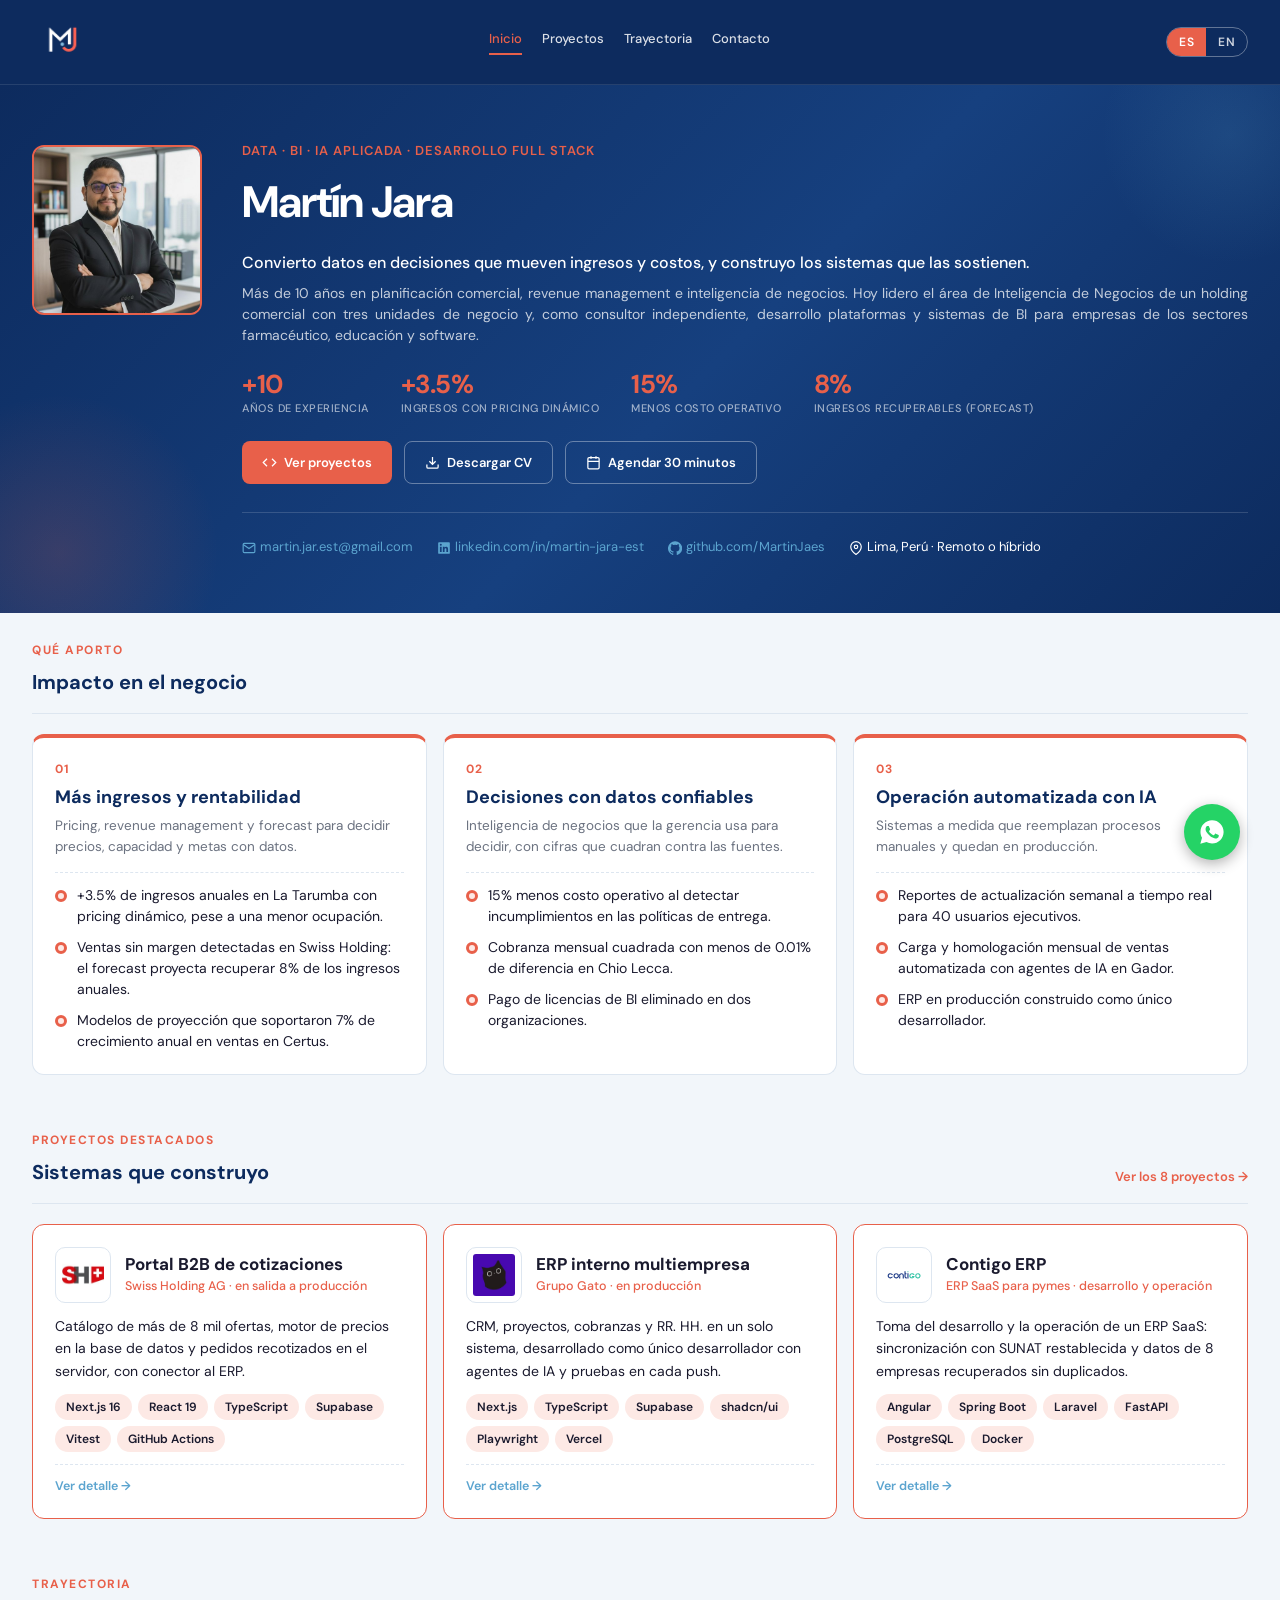
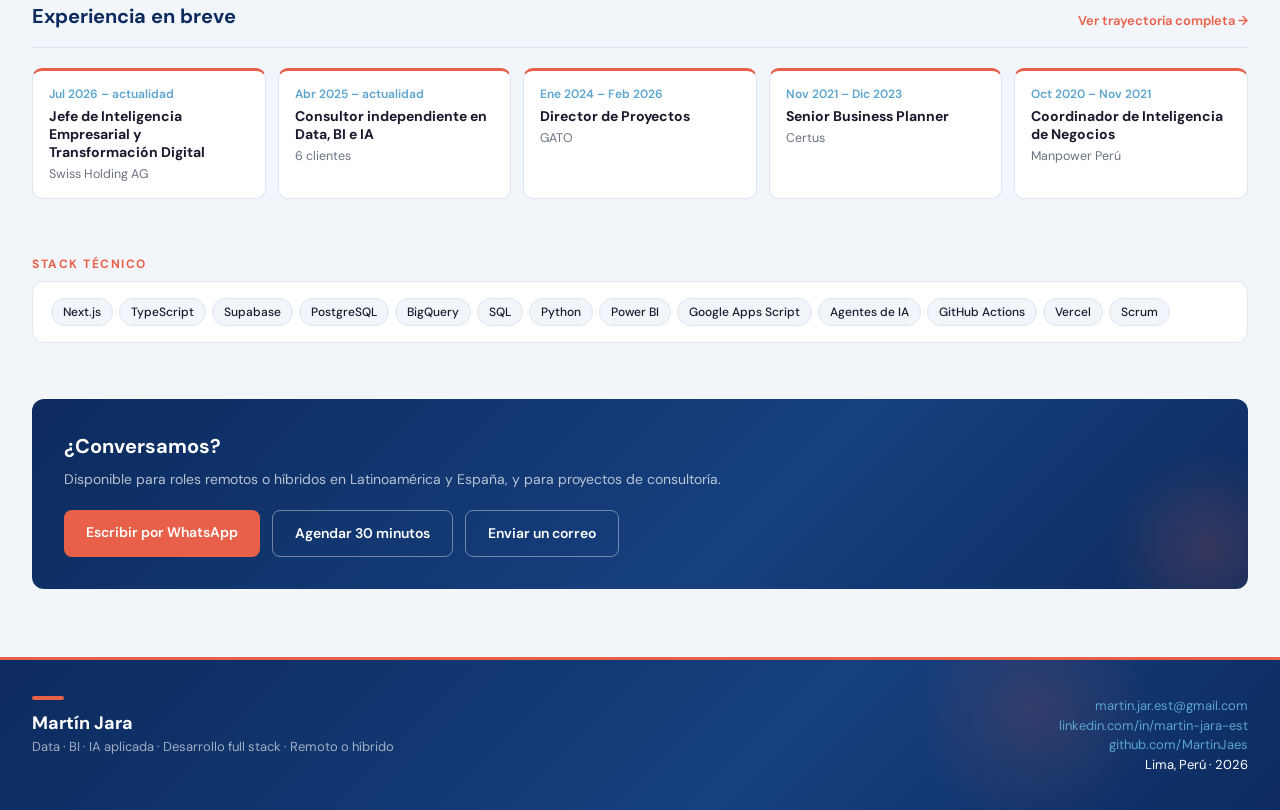
==== commit cb70f750: "Inicio con propuesta de valor: resultados en el perfil, seccion Que aporto y stack en franja Co-Auth" ====
--- a/index.html
+++ b/index.html
@@ -62,14 +62,14 @@
     <div>
       <div class="hero-prelabel"><span data-l="es">Data · BI · IA aplicada · Desarrollo full stack</span><span data-l="en">Data · BI · Applied AI · Full-stack development</span></div>
       <h1 class="hero-name">Martín Jara</h1>
-      <p class="hero-tag"><span data-l="es">Diseño y construyo sistemas de datos e IA para negocio: desde la base de datos hasta el tablero que usa la gerencia.</span><span data-l="en">I design and build data and AI systems for business, from the database to the dashboard leadership relies on.</span></p>
+      <p class="hero-tag"><span data-l="es">Convierto datos en decisiones que mueven ingresos y costos, y construyo los sistemas que las sostienen.</span><span data-l="en">I turn data into decisions that move revenue and costs, and I build the systems that support them.</span></p>
       <p class="hero-p" data-l="es">Más de 10 años en planificación comercial, revenue management e inteligencia de negocios. Hoy lidero el área de Inteligencia de Negocios de un holding comercial con tres unidades de negocio y, como consultor independiente, desarrollo plataformas y sistemas de BI para empresas de los sectores farmacéutico, educación y software.</p>
 <p class="hero-p" data-l="en">10+ years in commercial planning, revenue management and business intelligence. I currently lead the Business Intelligence area of a commercial holding with three business units and, as an independent consultant, I build platforms and BI systems for companies in the pharmaceutical, education and software sectors.</p>
       <div class="hero-stats">
         <div><div class="hero-stat-num">+10</div><div class="hero-stat-lbl"><span data-l="es">Años de experiencia</span><span data-l="en">Years of experience</span></div></div>
-        <div><div class="hero-stat-num">6</div><div class="hero-stat-lbl"><span data-l="es">Personas a cargo</span><span data-l="en">Direct reports</span></div></div>
-        <div><div class="hero-stat-num">5</div><div class="hero-stat-lbl"><span data-l="es">Apps internas en producción</span><span data-l="en">Internal apps in production</span></div></div>
-        <div><div class="hero-stat-num">40</div><div class="hero-stat-lbl"><span data-l="es">Usuarios ejecutivos</span><span data-l="en">Executive users</span></div></div>
+        <div><div class="hero-stat-num">+3.5%</div><div class="hero-stat-lbl"><span data-l="es">Ingresos con pricing dinámico</span><span data-l="en">Revenue with dynamic pricing</span></div></div>
+        <div><div class="hero-stat-num">15%</div><div class="hero-stat-lbl"><span data-l="es">Menos costo operativo</span><span data-l="en">Lower operating costs</span></div></div>
+        <div><div class="hero-stat-num">8%</div><div class="hero-stat-lbl"><span data-l="es">Ingresos recuperables (forecast)</span><span data-l="en">Recoverable revenue (forecast)</span></div></div>
       </div>
       <div class="hero-cta">
         <a href="/proyectos/" class="btn-hero"><svg width="15" height="15" viewBox="0 0 24 24" fill="none" stroke="currentColor" stroke-width="2"><path d="m16 18 6-6-6-6M8 6l-6 6 6 6"/></svg> <span data-l="es">Ver proyectos</span><span data-l="en">See projects</span></a>
@@ -83,6 +83,14 @@
         <span><svg width="14" height="14" viewBox="0 0 24 24" fill="none" stroke="currentColor" stroke-width="2" style="vertical-align:middle;margin-right:4px;"><path d="M21 10c0 7-9 13-9 13s-9-6-9-13a9 9 0 0 1 18 0z"/><circle cx="12" cy="10" r="3"/></svg><span data-l="es">Lima, Perú · Remoto o híbrido</span><span data-l="en">Lima, Peru · Remote or hybrid</span></span>
       </div>
     </div>
+  </div>
+</section>
+
+<section class="section">
+  <div class="container">
+    <div class="section-label"><span data-l="es">Qué aporto</span><span data-l="en">What I bring</span></div>
+    <div class="section-head"><h2 class="section-title"><span data-l="es">Impacto en el negocio</span><span data-l="en">Business impact</span></h2></div>
+    <div class="grid-3"><div class="vcard"><div class="vcard-num">01</div><div class="vcard-title"><span data-l="es">Más ingresos y rentabilidad</span><span data-l="en">More revenue and profitability</span></div><p class="vcard-desc"><span data-l="es">Pricing, revenue management y forecast para decidir precios, capacidad y metas con datos.</span><span data-l="en">Pricing, revenue management and forecasting to set prices, capacity and targets with data.</span></p><ul class="vcard-list"><li><span data-l="es">+3.5% de ingresos anuales en La Tarumba con pricing dinámico, pese a una menor ocupación.</span><span data-l="en">+3.5% annual revenue at La Tarumba with dynamic pricing, despite lower occupancy.</span></li><li><span data-l="es">Ventas sin margen detectadas en Swiss Holding: el forecast proyecta recuperar 8% de los ingresos anuales.</span><span data-l="en">Sales without margin detected at Swiss Holding: the forecast projects recovering 8% of annual revenue.</span></li><li><span data-l="es">Modelos de proyección que soportaron 7% de crecimiento anual en ventas en Certus.</span><span data-l="en">Forecasting models that supported 7% annual sales growth at Certus.</span></li></ul></div><div class="vcard"><div class="vcard-num">02</div><div class="vcard-title"><span data-l="es">Decisiones con datos confiables</span><span data-l="en">Decisions on reliable data</span></div><p class="vcard-desc"><span data-l="es">Inteligencia de negocios que la gerencia usa para decidir, con cifras que cuadran contra las fuentes.</span><span data-l="en">Business intelligence leadership uses to decide, with numbers that reconcile against the sources.</span></p><ul class="vcard-list"><li><span data-l="es">15% menos costo operativo al detectar incumplimientos en las políticas de entrega.</span><span data-l="en">15% lower operating costs by detecting non-compliance with delivery policies.</span></li><li><span data-l="es">Cobranza mensual cuadrada con menos de 0.01% de diferencia en Chio Lecca.</span><span data-l="en">Monthly collections reconciled to within 0.01% at Chio Lecca.</span></li><li><span data-l="es">Pago de licencias de BI eliminado en dos organizaciones.</span><span data-l="en">BI licensing costs eliminated in two organizations.</span></li></ul></div><div class="vcard"><div class="vcard-num">03</div><div class="vcard-title"><span data-l="es">Operación automatizada con IA</span><span data-l="en">Operations automated with AI</span></div><p class="vcard-desc"><span data-l="es">Sistemas a medida que reemplazan procesos manuales y quedan en producción.</span><span data-l="en">Custom systems that replace manual processes and stay in production.</span></p><ul class="vcard-list"><li><span data-l="es">Reportes de actualización semanal a tiempo real para 40 usuarios ejecutivos.</span><span data-l="en">Reports moved from weekly updates to real time for 40 executive users.</span></li><li><span data-l="es">Carga y homologación mensual de ventas automatizada con agentes de IA en Gador.</span><span data-l="en">Monthly sales loading and normalization automated with AI agents at Gador.</span></li><li><span data-l="es">ERP en producción construido como único desarrollador.</span><span data-l="en">Production ERP built as the sole developer.</span></li></ul></div></div>
   </div>
 </section>
 
@@ -118,17 +126,16 @@
 
 <section class="section">
   <div class="container">
-    <div class="section-label"><span data-l="es">Stack técnico</span><span data-l="en">Tech stack</span></div>
-    <div class="section-head"><h2 class="section-title"><span data-l="es">Con qué construyo</span><span data-l="en">What I build with</span></h2></div>
-    <div class="grid-3"><div class="sgroup"><div class="sgroup-title"><span data-l="es">Desarrollo web</span><span data-l="en">Web development</span></div><div class="chips"><span class="chip">Next.js</span><span class="chip">React</span><span class="chip">TypeScript</span><span class="chip">Tailwind</span><span class="chip">shadcn/ui</span><span class="chip">Zod</span></div></div><div class="sgroup"><div class="sgroup-title"><span data-l="es">Datos</span><span data-l="en">Data</span></div><div class="chips"><span class="chip">PostgreSQL · Supabase</span><span class="chip">PL/pgSQL</span><span class="chip">BigQuery</span><span class="chip">SQL</span><span class="chip">MySQL</span><span class="chip">Redis</span></div></div><div class="sgroup"><div class="sgroup-title"><span data-l="es">BI y analítica</span><span data-l="en">BI and analytics</span></div><div class="chips"><span class="chip">Power BI</span><span class="chip"><span data-l="es">Cubos OLAP</span><span data-l="en">OLAP cubes</span></span><span class="chip">Google Apps Script</span><span class="chip">Chart.js</span><span class="chip">Python</span></div></div><div class="sgroup"><div class="sgroup-title"><span data-l="es">IA y automatización</span><span data-l="en">AI and automation</span></div><div class="chips"><span class="chip"><span data-l="es">Agentes de IA</span><span data-l="en">AI agents</span></span><span class="chip">OR-Tools</span><span class="chip">Power Automate</span><span class="chip">Power Apps</span></div></div><div class="sgroup"><div class="sgroup-title"><span data-l="es">Calidad y despliegue</span><span data-l="en">Quality and deployment</span></div><div class="chips"><span class="chip">Vitest</span><span class="chip">Playwright</span><span class="chip">GitHub Actions</span><span class="chip">Vercel</span><span class="chip">Docker</span><span class="chip">Jenkins</span></div></div><div class="sgroup"><div class="sgroup-title"><span data-l="es">Gestión de producto</span><span data-l="en">Product management</span></div><div class="chips"><span class="chip">Scrum Master</span><span class="chip">Scrum Product Owner</span><span class="chip">Kanban</span></div></div></div>
+    <div class="section-label"><span data-l="es">Trayectoria</span><span data-l="en">Career</span></div>
+    <div class="section-head"><h2 class="section-title"><span data-l="es">Experiencia en breve</span><span data-l="en">Experience at a glance</span></h2><a class="more-link" href="/trayectoria/"><span data-l="es">Ver trayectoria completa →</span><span data-l="en">See full career →</span></a></div>
+    <div class="tl"><div class="tl-item"><div class="tl-date"><span data-l="es">Jul 2026 – actualidad</span><span data-l="en">Jul 2026 – present</span></div><div class="tl-role"><span data-l="es">Jefe de Inteligencia Empresarial y Transformación Digital</span><span data-l="en">Head of Business Intelligence and Digital Transformation</span></div><div class="tl-org"><span data-l="es">Swiss Holding AG</span><span data-l="en">Swiss Holding AG</span></div></div><div class="tl-item"><div class="tl-date"><span data-l="es">Abr 2025 – actualidad</span><span data-l="en">Apr 2025 – present</span></div><div class="tl-role"><span data-l="es">Consultor independiente en Data, BI e IA</span><span data-l="en">Independent consultant in Data, BI and AI</span></div><div class="tl-org"><span data-l="es">6 clientes</span><span data-l="en">6 clients</span></div></div><div class="tl-item"><div class="tl-date"><span data-l="es">Ene 2024 – Feb 2026</span><span data-l="en">Jan 2024 – Feb 2026</span></div><div class="tl-role"><span data-l="es">Director de Proyectos</span><span data-l="en">Project Director</span></div><div class="tl-org"><span data-l="es">GATO</span><span data-l="en">GATO</span></div></div><div class="tl-item"><div class="tl-date"><span data-l="es">Nov 2021 – Dic 2023</span><span data-l="en">Nov 2021 – Dec 2023</span></div><div class="tl-role"><span data-l="es">Senior Business Planner</span><span data-l="en">Senior Business Planner</span></div><div class="tl-org"><span data-l="es">Certus</span><span data-l="en">Certus</span></div></div><div class="tl-item"><div class="tl-date"><span data-l="es">Oct 2020 – Nov 2021</span><span data-l="en">Oct 2020 – Nov 2021</span></div><div class="tl-role"><span data-l="es">Coordinador de Inteligencia de Negocios</span><span data-l="en">Business Intelligence Coordinator</span></div><div class="tl-org"><span data-l="es">Manpower Perú</span><span data-l="en">Manpower Perú</span></div></div></div>
   </div>
 </section>
 
 <section class="section">
   <div class="container">
-    <div class="section-label"><span data-l="es">Trayectoria</span><span data-l="en">Career</span></div>
-    <div class="section-head"><h2 class="section-title"><span data-l="es">Experiencia en breve</span><span data-l="en">Experience at a glance</span></h2><a class="more-link" href="/trayectoria/"><span data-l="es">Ver trayectoria completa →</span><span data-l="en">See full career →</span></a></div>
-    <div class="tl"><div class="tl-item"><div class="tl-date"><span data-l="es">Jul 2026 – actualidad</span><span data-l="en">Jul 2026 – present</span></div><div class="tl-role"><span data-l="es">Jefe de Inteligencia Empresarial y Transformación Digital</span><span data-l="en">Head of Business Intelligence and Digital Transformation</span></div><div class="tl-org"><span data-l="es">Swiss Holding AG</span><span data-l="en">Swiss Holding AG</span></div></div><div class="tl-item"><div class="tl-date"><span data-l="es">Abr 2025 – actualidad</span><span data-l="en">Apr 2025 – present</span></div><div class="tl-role"><span data-l="es">Consultor independiente en Data, BI e IA</span><span data-l="en">Independent consultant in Data, BI and AI</span></div><div class="tl-org"><span data-l="es">6 clientes</span><span data-l="en">6 clients</span></div></div><div class="tl-item"><div class="tl-date"><span data-l="es">Ene 2024 – Feb 2026</span><span data-l="en">Jan 2024 – Feb 2026</span></div><div class="tl-role"><span data-l="es">Director de Proyectos</span><span data-l="en">Project Director</span></div><div class="tl-org"><span data-l="es">GATO</span><span data-l="en">GATO</span></div></div><div class="tl-item"><div class="tl-date"><span data-l="es">Nov 2021 – Dic 2023</span><span data-l="en">Nov 2021 – Dec 2023</span></div><div class="tl-role"><span data-l="es">Senior Business Planner</span><span data-l="en">Senior Business Planner</span></div><div class="tl-org"><span data-l="es">Certus</span><span data-l="en">Certus</span></div></div><div class="tl-item"><div class="tl-date"><span data-l="es">Oct 2020 – Nov 2021</span><span data-l="en">Oct 2020 – Nov 2021</span></div><div class="tl-role"><span data-l="es">Coordinador de Inteligencia de Negocios</span><span data-l="en">Business Intelligence Coordinator</span></div><div class="tl-org"><span data-l="es">Manpower Perú</span><span data-l="en">Manpower Perú</span></div></div></div>
+    <div class="section-label"><span data-l="es">Stack técnico</span><span data-l="en">Tech stack</span></div>
+    <div class="stack-strip"><div class="chips"><span class="chip">Next.js</span><span class="chip">TypeScript</span><span class="chip">Supabase</span><span class="chip">PostgreSQL</span><span class="chip">BigQuery</span><span class="chip">SQL</span><span class="chip">Python</span><span class="chip">Power BI</span><span class="chip">Google Apps Script</span><span class="chip"><span data-l="es">Agentes de IA</span><span data-l="en">AI agents</span></span><span class="chip">GitHub Actions</span><span class="chip">Vercel</span><span class="chip">Scrum</span></div></div>
   </div>
 </section>
 
--- a/assets/site.css
+++ b/assets/site.css
@@ -387,3 +387,12 @@
 .pcard-name .venture-link{font-size:11.5px;margin-left:6px;vertical-align:middle;white-space:nowrap;}
 @media (max-width:680px){.hero-stats{display:grid;grid-template-columns:1fr 1fr;gap:18px 12px;}.hero-p{font-size:13.5px;}}
 @media (max-width:680px){.float-whatsapp{width:48px;height:48px;bottom:20px;right:16px;}}
+.vcard{background:#fff;border:1px solid var(--bdr);border-top:4px solid var(--coral);border-radius:12px;padding:22px;display:flex;flex-direction:column;gap:8px;}
+.vcard-num{font-size:12px;font-weight:700;color:var(--coral);letter-spacing:1px;}
+.vcard-title{font-size:18px;font-weight:700;color:var(--navy);line-height:1.25;}
+.vcard-desc{font-size:13.5px;color:var(--mut);line-height:1.55;}
+.vcard-list{list-style:none;display:flex;flex-direction:column;gap:10px;margin-top:6px;padding-top:12px;border-top:1px dashed var(--bdr);}
+.vcard-list li{position:relative;padding-left:22px;font-size:14px;line-height:1.5;color:var(--txt);}
+.vcard-list li::before{content:'';position:absolute;left:0;top:5px;width:12px;height:12px;border-radius:50%;background:var(--pale);border:3px solid var(--coral);box-sizing:border-box;}
+.stack-strip{background:#fff;border:1px solid var(--bdr);border-radius:12px;padding:16px 18px;}
+.stack-strip .chip{background:#F2F6FA;border:1px solid var(--bdr);font-weight:500;}
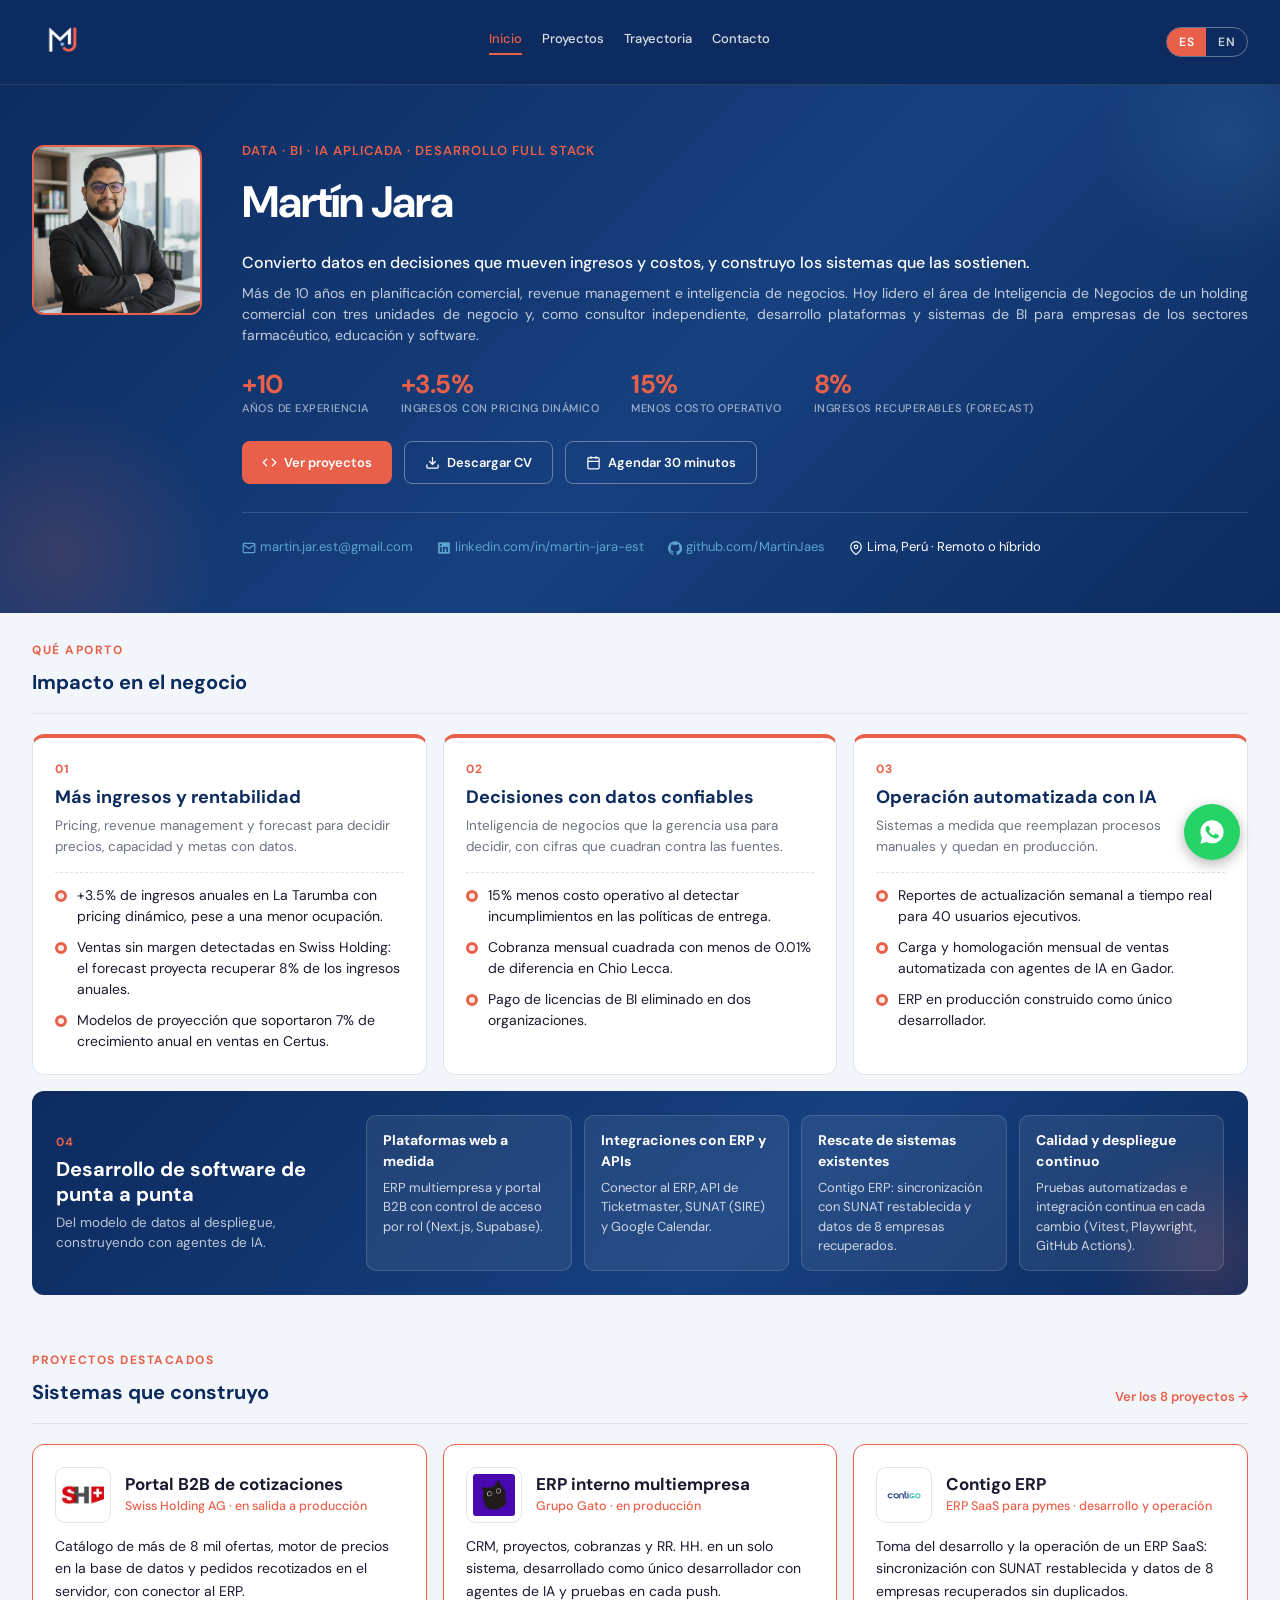
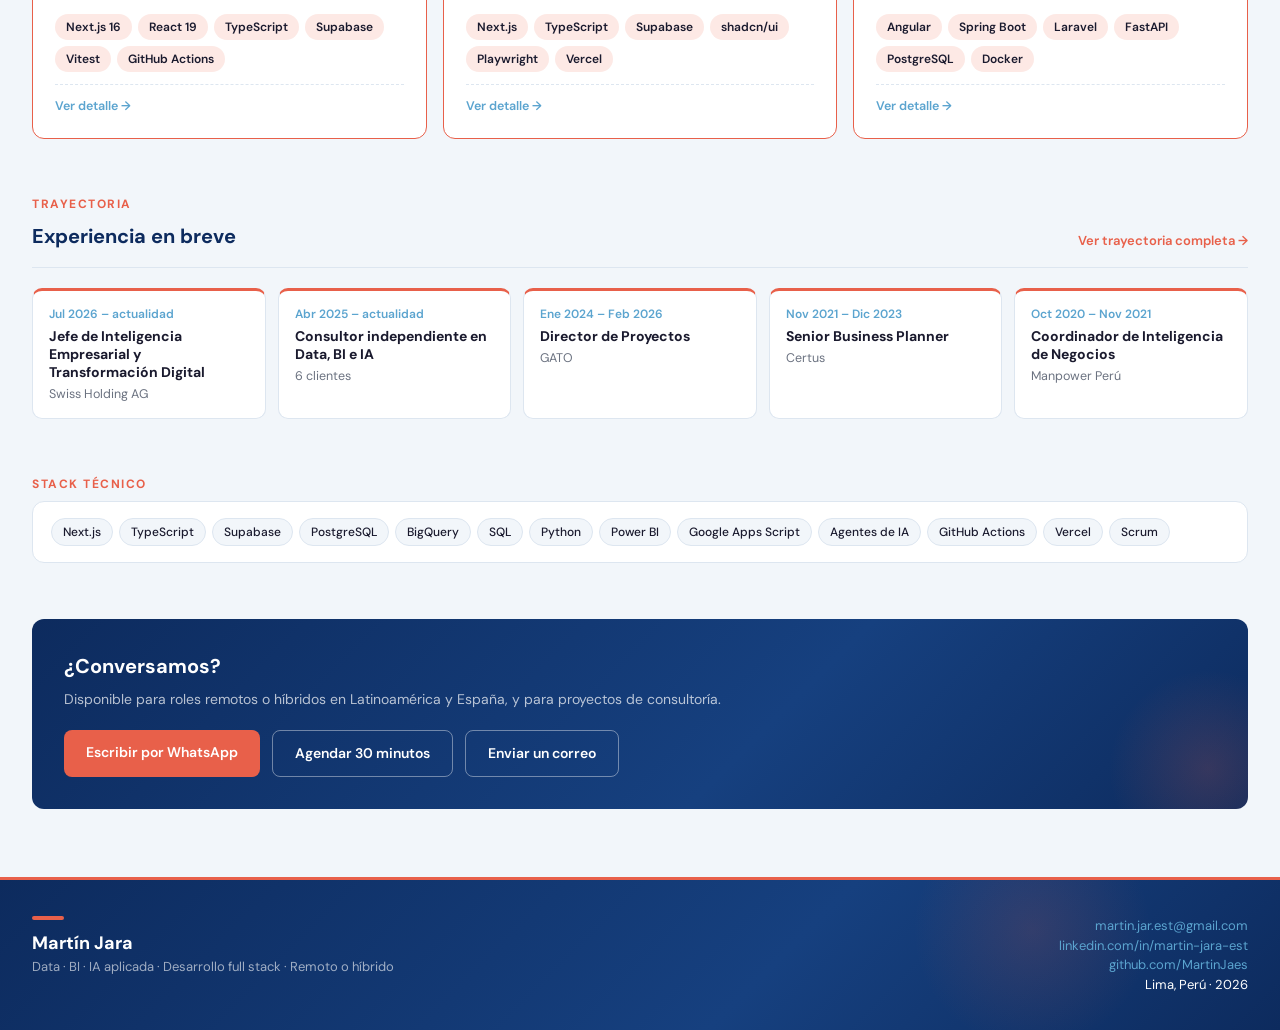
==== commit f216b5bd: "Inicio: bloque de desarrollo de software de punta a punta Co-Authored-By: Claude Opus 5.5 <noreply@a" ====
--- a/index.html
+++ b/index.html
@@ -91,6 +91,7 @@
     <div class="section-label"><span data-l="es">Qué aporto</span><span data-l="en">What I bring</span></div>
     <div class="section-head"><h2 class="section-title"><span data-l="es">Impacto en el negocio</span><span data-l="en">Business impact</span></h2></div>
     <div class="grid-3"><div class="vcard"><div class="vcard-num">01</div><div class="vcard-title"><span data-l="es">Más ingresos y rentabilidad</span><span data-l="en">More revenue and profitability</span></div><p class="vcard-desc"><span data-l="es">Pricing, revenue management y forecast para decidir precios, capacidad y metas con datos.</span><span data-l="en">Pricing, revenue management and forecasting to set prices, capacity and targets with data.</span></p><ul class="vcard-list"><li><span data-l="es">+3.5% de ingresos anuales en La Tarumba con pricing dinámico, pese a una menor ocupación.</span><span data-l="en">+3.5% annual revenue at La Tarumba with dynamic pricing, despite lower occupancy.</span></li><li><span data-l="es">Ventas sin margen detectadas en Swiss Holding: el forecast proyecta recuperar 8% de los ingresos anuales.</span><span data-l="en">Sales without margin detected at Swiss Holding: the forecast projects recovering 8% of annual revenue.</span></li><li><span data-l="es">Modelos de proyección que soportaron 7% de crecimiento anual en ventas en Certus.</span><span data-l="en">Forecasting models that supported 7% annual sales growth at Certus.</span></li></ul></div><div class="vcard"><div class="vcard-num">02</div><div class="vcard-title"><span data-l="es">Decisiones con datos confiables</span><span data-l="en">Decisions on reliable data</span></div><p class="vcard-desc"><span data-l="es">Inteligencia de negocios que la gerencia usa para decidir, con cifras que cuadran contra las fuentes.</span><span data-l="en">Business intelligence leadership uses to decide, with numbers that reconcile against the sources.</span></p><ul class="vcard-list"><li><span data-l="es">15% menos costo operativo al detectar incumplimientos en las políticas de entrega.</span><span data-l="en">15% lower operating costs by detecting non-compliance with delivery policies.</span></li><li><span data-l="es">Cobranza mensual cuadrada con menos de 0.01% de diferencia en Chio Lecca.</span><span data-l="en">Monthly collections reconciled to within 0.01% at Chio Lecca.</span></li><li><span data-l="es">Pago de licencias de BI eliminado en dos organizaciones.</span><span data-l="en">BI licensing costs eliminated in two organizations.</span></li></ul></div><div class="vcard"><div class="vcard-num">03</div><div class="vcard-title"><span data-l="es">Operación automatizada con IA</span><span data-l="en">Operations automated with AI</span></div><p class="vcard-desc"><span data-l="es">Sistemas a medida que reemplazan procesos manuales y quedan en producción.</span><span data-l="en">Custom systems that replace manual processes and stay in production.</span></p><ul class="vcard-list"><li><span data-l="es">Reportes de actualización semanal a tiempo real para 40 usuarios ejecutivos.</span><span data-l="en">Reports moved from weekly updates to real time for 40 executive users.</span></li><li><span data-l="es">Carga y homologación mensual de ventas automatizada con agentes de IA en Gador.</span><span data-l="en">Monthly sales loading and normalization automated with AI agents at Gador.</span></li><li><span data-l="es">ERP en producción construido como único desarrollador.</span><span data-l="en">Production ERP built as the sole developer.</span></li></ul></div></div>
+    <div class="devblock"><div class="devblock-head"><div class="vcard-num">04</div><div class="devblock-title"><span data-l="es">Desarrollo de software de punta a punta</span><span data-l="en">End-to-end software development</span></div><p class="devblock-desc"><span data-l="es">Del modelo de datos al despliegue, construyendo con agentes de IA.</span><span data-l="en">From the data model to deployment, building with AI agents.</span></p></div><div class="devblock-grid"><div class="devcap"><div class="devcap-title"><span data-l="es">Plataformas web a medida</span><span data-l="en">Custom web platforms</span></div><div class="devcap-proof"><span data-l="es">ERP multiempresa y portal B2B con control de acceso por rol (Next.js, Supabase).</span><span data-l="en">Multi-company ERP and B2B portal with role-based access control (Next.js, Supabase).</span></div></div><div class="devcap"><div class="devcap-title"><span data-l="es">Integraciones con ERP y APIs</span><span data-l="en">ERP and API integrations</span></div><div class="devcap-proof"><span data-l="es">Conector al ERP, API de Ticketmaster, SUNAT (SIRE) y Google Calendar.</span><span data-l="en">ERP connector, Ticketmaster API, SUNAT (SIRE) and Google Calendar.</span></div></div><div class="devcap"><div class="devcap-title"><span data-l="es">Rescate de sistemas existentes</span><span data-l="en">Rescuing existing systems</span></div><div class="devcap-proof"><span data-l="es">Contigo ERP: sincronización con SUNAT restablecida y datos de 8 empresas recuperados.</span><span data-l="en">Contigo ERP: SUNAT synchronization restored and data for 8 companies recovered.</span></div></div><div class="devcap"><div class="devcap-title"><span data-l="es">Calidad y despliegue continuo</span><span data-l="en">Quality and continuous deployment</span></div><div class="devcap-proof"><span data-l="es">Pruebas automatizadas e integración continua en cada cambio (Vitest, Playwright, GitHub Actions).</span><span data-l="en">Automated testing and continuous integration on every change (Vitest, Playwright, GitHub Actions).</span></div></div></div></div>
   </div>
 </section>
 
--- a/assets/site.css
+++ b/assets/site.css
@@ -396,3 +396,13 @@
 .vcard-list li::before{content:'';position:absolute;left:0;top:5px;width:12px;height:12px;border-radius:50%;background:var(--pale);border:3px solid var(--coral);box-sizing:border-box;}
 .stack-strip{background:#fff;border:1px solid var(--bdr);border-radius:12px;padding:16px 18px;}
 .stack-strip .chip{background:#F2F6FA;border:1px solid var(--bdr);font-weight:500;}
+.devblock{margin-top:16px;background:linear-gradient(135deg,#0D2B5E 0%,#16407F 60%,#0D2B5E 100%);color:#fff;border-radius:12px;padding:24px;display:grid;grid-template-columns:minmax(220px,1fr) 3fr;gap:24px;align-items:center;position:relative;overflow:hidden;}
+.devblock::after{content:'';position:absolute;bottom:-70px;right:-70px;width:220px;height:220px;background:radial-gradient(circle,rgba(232,96,74,0.18) 0%,transparent 70%);border-radius:50%;pointer-events:none;}
+.devblock-title{font-size:20px;font-weight:700;line-height:1.25;margin-top:6px;}
+.devblock-desc{font-size:13.5px;color:rgba(255,255,255,0.72);margin-top:6px;line-height:1.5;}
+.devblock-grid{display:grid;grid-template-columns:repeat(4,minmax(0,1fr));gap:12px;position:relative;z-index:1;}
+.devcap{background:rgba(255,255,255,0.07);border:1px solid rgba(255,255,255,0.15);border-radius:10px;padding:14px 16px;}
+.devcap-title{font-size:14px;font-weight:700;color:#fff;margin-bottom:6px;}
+.devcap-proof{font-size:13px;line-height:1.5;color:rgba(255,255,255,0.78);}
+@media (max-width:1100px){.devblock{grid-template-columns:1fr;}.devblock-grid{grid-template-columns:repeat(2,minmax(0,1fr));}}
+@media (max-width:680px){.devblock-grid{grid-template-columns:1fr;}}
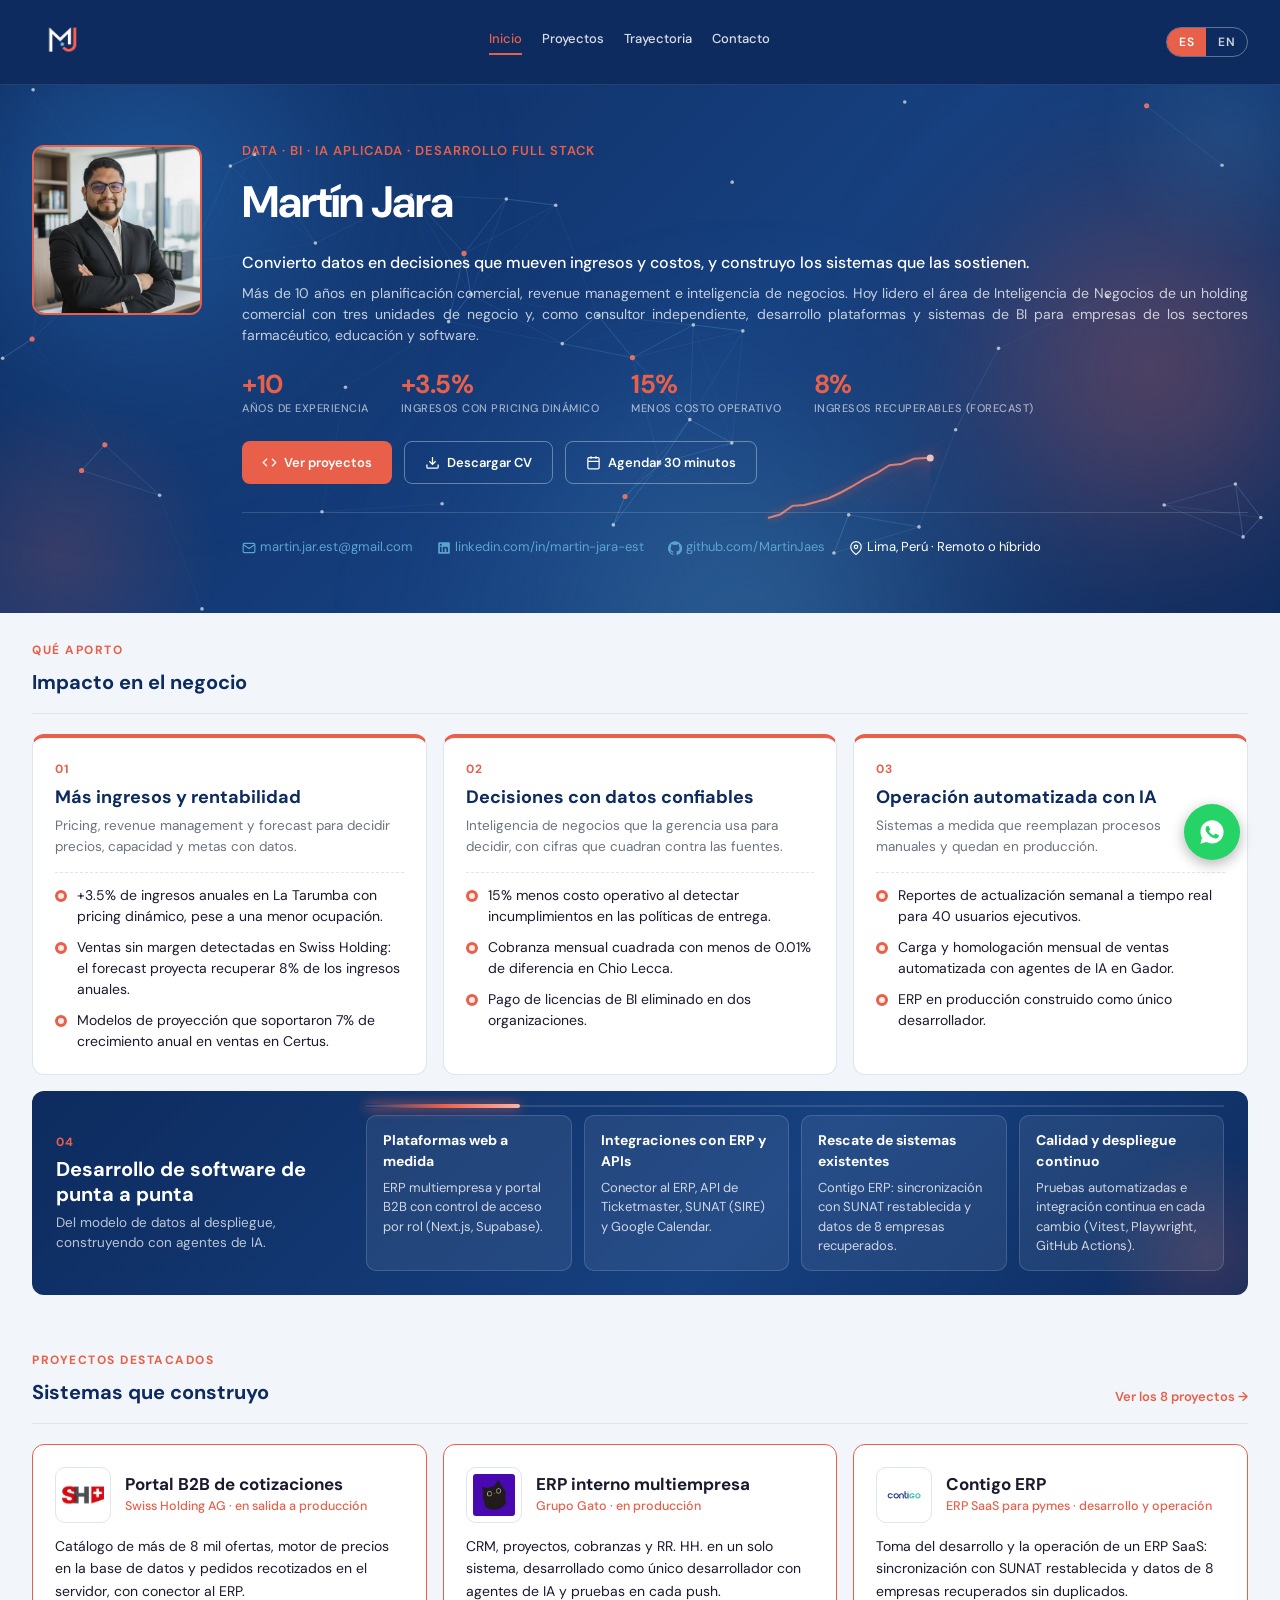
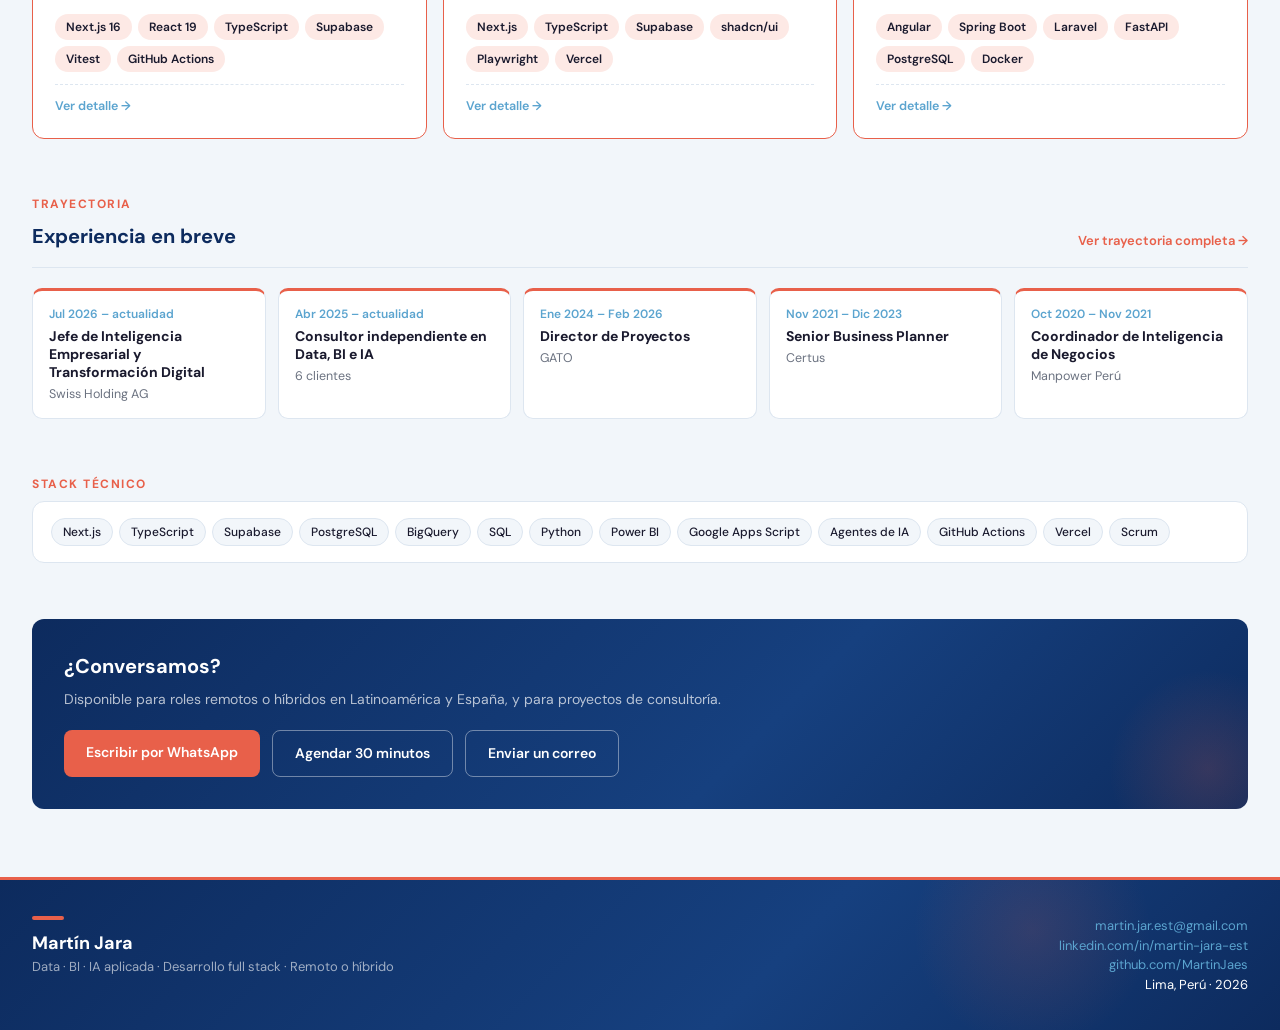
==== commit d0d1714c: "Animaciones y fondo dinamico en el banner principal Co-Authored-By: Claude Opus 5.5 <noreply@anthrop" ====
--- a/index.html
+++ b/index.html
@@ -57,6 +57,8 @@
   </div>
 </nav>
 <section class="hero" id="perfil">
+  <div class="hero-aurora" aria-hidden="true"><span class="b1"></span><span class="b2"></span><span class="b3"></span></div>
+  <canvas class="hero-net" aria-hidden="true"></canvas>
   <div class="container hero-inner">
     <img src="/Imagenes/Foto Formal SC.jpg" alt="Martín Jara" class="hero-photo">
     <div>
@@ -73,7 +75,8 @@
       </div>
       <div class="hero-cta">
         <a href="/proyectos/" class="btn-hero"><svg width="15" height="15" viewBox="0 0 24 24" fill="none" stroke="currentColor" stroke-width="2"><path d="m16 18 6-6-6-6M8 6l-6 6 6 6"/></svg> <span data-l="es">Ver proyectos</span><span data-l="en">See projects</span></a>
-        <a href="/CV-Martin-Jara.pdf" target="_blank" class="btn-hero-ghost" download><svg width="15" height="15" viewBox="0 0 24 24" fill="none" stroke="currentColor" stroke-width="2"><path d="M21 15v4a2 2 0 0 1-2 2H5a2 2 0 0 1-2-2v-4"/><path d="M7 10l5 5 5-5M12 15V3"/></svg> <span data-l="es">Descargar CV</span><span data-l="en">Download CV (Spanish)</span></a>
+        <a href="/CV-Martin-Jara.pdf" target="_blank" class="btn-hero-ghost" data-l="es" download><svg width="15" height="15" viewBox="0 0 24 24" fill="none" stroke="currentColor" stroke-width="2"><path d="M21 15v4a2 2 0 0 1-2 2H5a2 2 0 0 1-2-2v-4"/><path d="M7 10l5 5 5-5M12 15V3"/></svg> Descargar CV</a>
+        <a href="/CV-Martin-Jara-EN.pdf" target="_blank" class="btn-hero-ghost" data-l="en" download><svg width="15" height="15" viewBox="0 0 24 24" fill="none" stroke="currentColor" stroke-width="2"><path d="M21 15v4a2 2 0 0 1-2 2H5a2 2 0 0 1-2-2v-4"/><path d="M7 10l5 5 5-5M12 15V3"/></svg> Download CV</a>
         <a href="https://calendly.com/martin-jar-est/30min" target="_blank" class="btn-hero-ghost"><svg width="15" height="15" viewBox="0 0 24 24" fill="none" stroke="currentColor" stroke-width="2"><rect x="3" y="4" width="18" height="18" rx="2"/><path d="M16 2v4M8 2v4M3 10h18"/></svg> <span data-l="es">Agendar 30 minutos</span><span data-l="en">Book a 30-minute call</span></a>
       </div>
       <div class="hero-contact">
--- a/assets/site.css
+++ b/assets/site.css
@@ -406,3 +406,41 @@
 .devcap-proof{font-size:13px;line-height:1.5;color:rgba(255,255,255,0.78);}
 @media (max-width:1100px){.devblock{grid-template-columns:1fr;}.devblock-grid{grid-template-columns:repeat(2,minmax(0,1fr));}}
 @media (max-width:680px){.devblock-grid{grid-template-columns:1fr;}}
+
+/* v6: animación */
+.hero-net{position:absolute;inset:0;width:100%;height:100%;z-index:0;pointer-events:none;opacity:.9;}
+.hero-inner{position:relative;z-index:1;}
+.js-motion .reveal{opacity:0;transform:translateY(18px);transition:opacity .6s ease,transform .6s cubic-bezier(.2,.7,.2,1);transition-delay:var(--rd,0s);}
+.js-motion .reveal.in{opacity:1;transform:none;}
+.pcard,.vcard,.sgroup,.tl-item{transition:transform .25s ease,box-shadow .25s ease,border-color .25s ease;}
+.pcard:hover{transform:translateY(-4px);box-shadow:0 12px 28px rgba(13,43,94,.12);border-color:#d94a33;}
+.vcard:hover,.tl-item:hover{transform:translateY(-3px);box-shadow:0 10px 24px rgba(13,43,94,.10);}
+.devblock-grid{position:relative;}
+.devblock-grid::before{content:'';position:absolute;left:0;right:0;top:-10px;height:2px;background:rgba(255,255,255,.12);border-radius:2px;}
+.devblock-grid::after{content:'';position:absolute;top:-11px;left:0;width:18%;height:4px;border-radius:4px;background:linear-gradient(90deg,transparent,var(--coral),#ffb3a6);box-shadow:0 0 12px var(--coral);animation:devflow 6s linear infinite;}
+@keyframes devflow{0%{left:-18%;}100%{left:100%;}}
+.devcap{animation:devglow 6s ease-in-out infinite;}
+.devcap:nth-child(2){animation-delay:1.5s;}
+.devcap:nth-child(3){animation-delay:3s;}
+.devcap:nth-child(4){animation-delay:4.5s;}
+@keyframes devglow{0%,30%,100%{border-color:rgba(255,255,255,.15);background:rgba(255,255,255,.07);}12%{border-color:rgba(232,96,74,.85);background:rgba(232,96,74,.14);}}
+@media (max-width:1100px){.devblock-grid::before,.devblock-grid::after{display:none;}}
+@media (prefers-reduced-motion:reduce){
+  .devblock-grid::after{display:none;}
+  .devcap{animation:none;}
+  .pcard:hover,.vcard:hover,.tl-item:hover{transform:none;}
+  html{scroll-behavior:auto;}
+}
+
+/* v7: fondo dinámico del perfil */
+.hero-aurora{position:absolute;inset:0;overflow:hidden;z-index:0;pointer-events:none;}
+.hero-aurora span{position:absolute;border-radius:50%;filter:blur(70px);opacity:.55;mix-blend-mode:screen;will-change:transform;}
+.hero-aurora .b1{width:520px;height:520px;left:-120px;top:-160px;background:radial-gradient(circle,#2f7fd0 0%,rgba(47,127,208,0) 70%);animation:aur1 22s ease-in-out infinite alternate;}
+.hero-aurora .b2{width:460px;height:460px;right:-100px;top:10%;background:radial-gradient(circle,#e8604a 0%,rgba(232,96,74,0) 70%);opacity:.42;animation:aur2 26s ease-in-out infinite alternate;}
+.hero-aurora .b3{width:600px;height:600px;left:35%;bottom:-320px;background:radial-gradient(circle,#5ba4cf 0%,rgba(91,164,207,0) 70%);opacity:.4;animation:aur3 30s ease-in-out infinite alternate;}
+@keyframes aur1{0%{transform:translate(0,0) scale(1);}50%{transform:translate(380px,120px) scale(1.15);}100%{transform:translate(120px,260px) scale(.95);}}
+@keyframes aur2{0%{transform:translate(0,0) scale(1);}50%{transform:translate(-420px,140px) scale(1.2);}100%{transform:translate(-160px,-80px) scale(.9);}}
+@keyframes aur3{0%{transform:translate(0,0) scale(1);}50%{transform:translate(-300px,-160px) scale(1.1);}100%{transform:translate(260px,-60px) scale(1.2);}}
+.hero::before,.hero::after{z-index:0;}
+@media (max-width:680px){.hero-aurora span{filter:blur(50px);}.hero-aurora .b1{width:320px;height:320px;}.hero-aurora .b2{width:300px;height:300px;}.hero-aurora .b3{width:360px;height:360px;}}
+@media (prefers-reduced-motion:reduce){.hero-aurora span{animation:none;}}
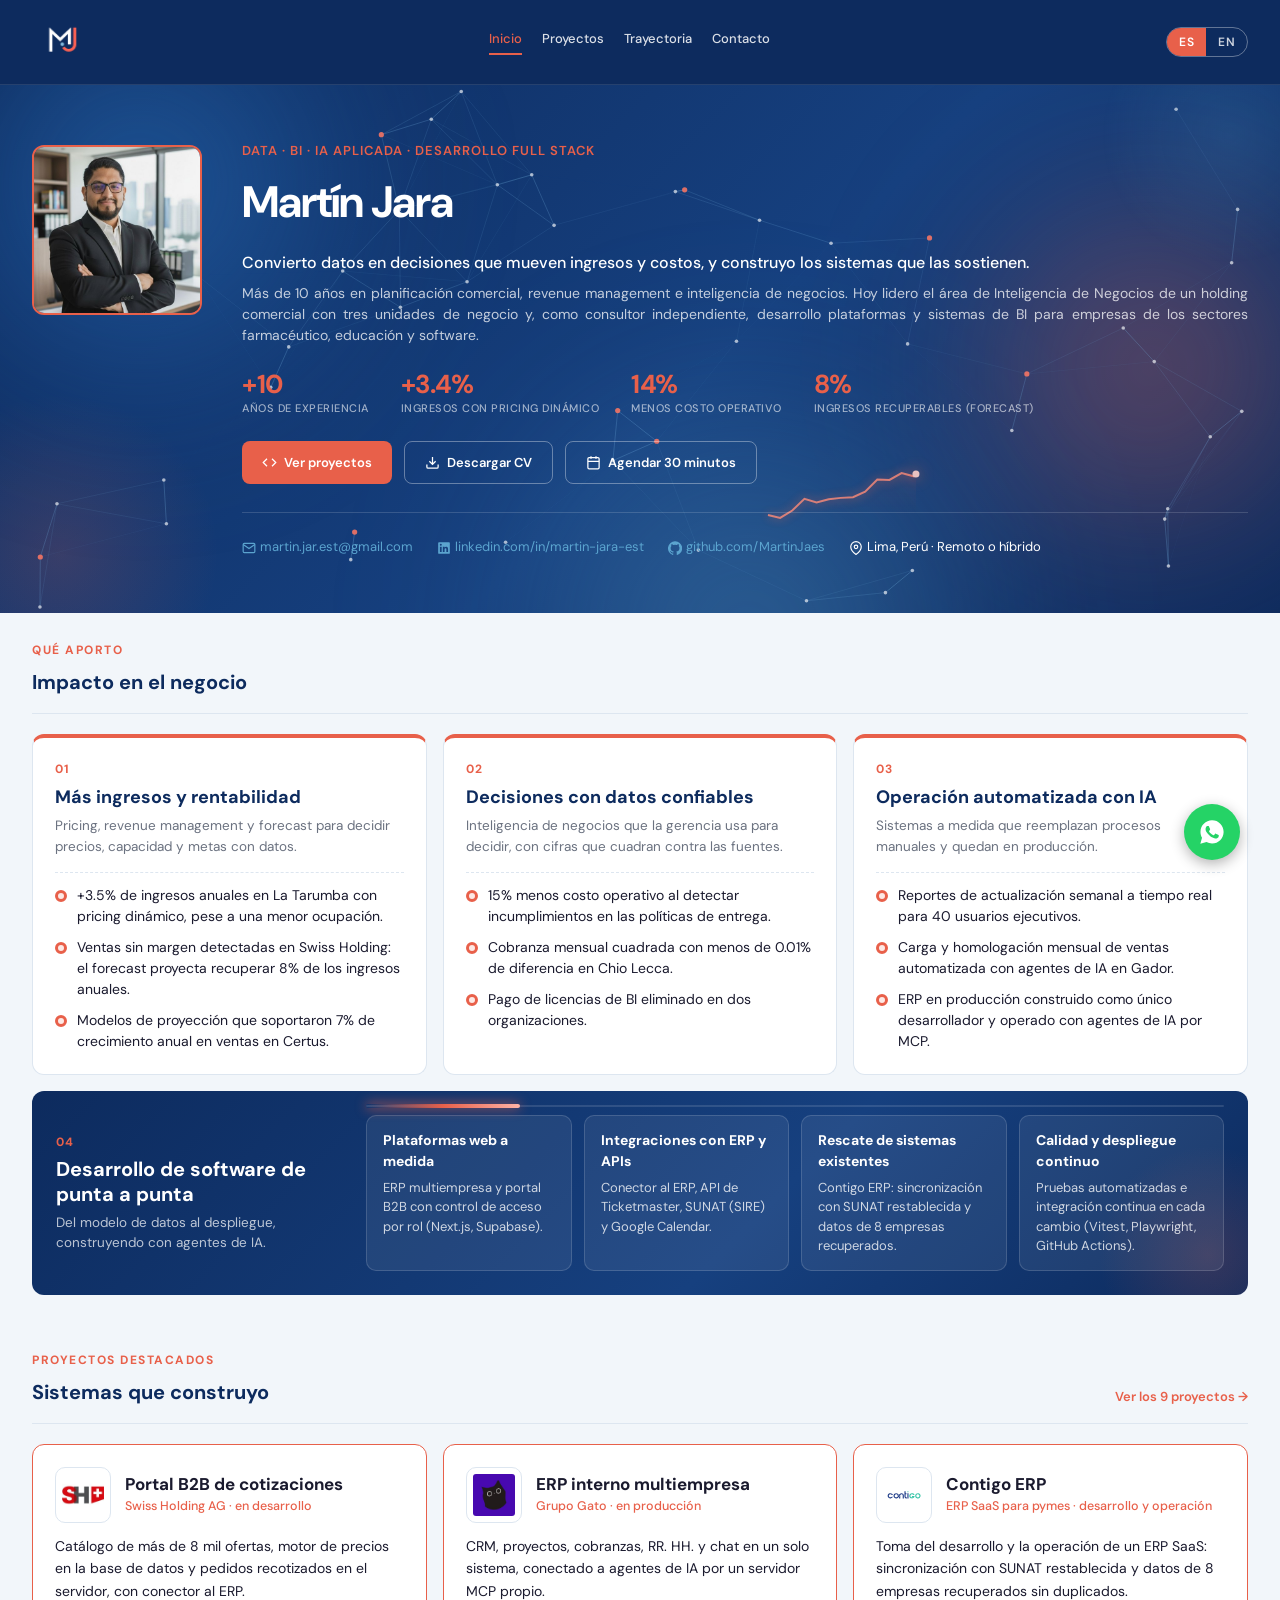
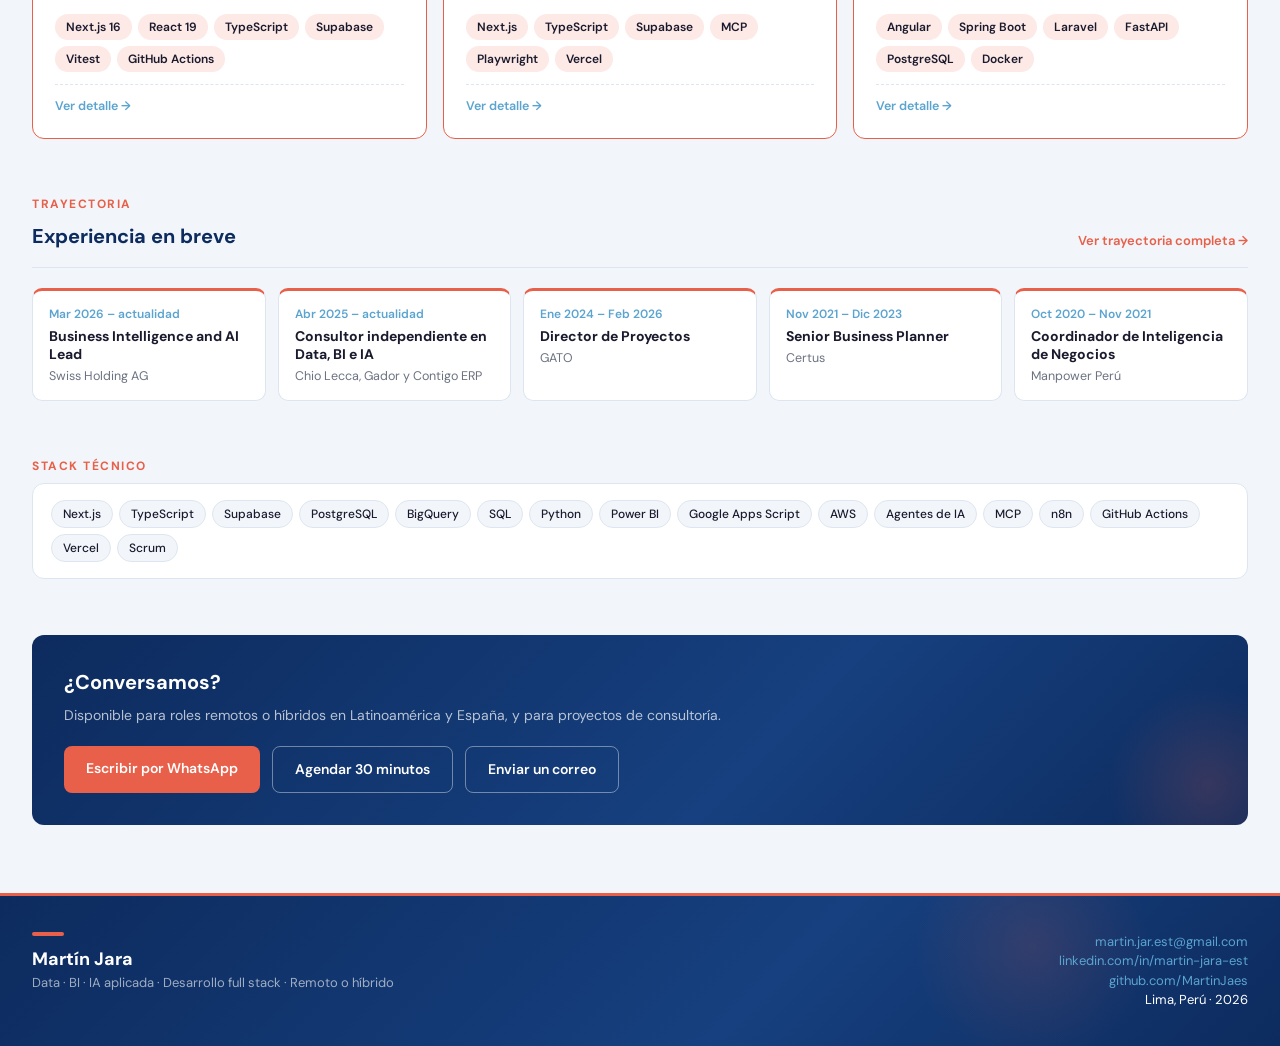
==== commit 94a13094: "Actualizacion nov 2026: cargo y fechas en Swiss Holding, SWISS-TRADE, ERP con MCP y chat, stack de n" ====
--- a/index.html
+++ b/index.html
@@ -31,7 +31,7 @@
 <link href="https://fonts.googleapis.com/css2?family=DM+Sans:wght@300;400;500;600;700&display=swap" rel="stylesheet">
 <link rel="stylesheet" href="/assets/site.css">
 <script type="application/ld+json">
-{"@context":"https://schema.org","@type":"Person","name":"Martín Jara Estrella","alternateName":"Martín Jara","jobTitle":"Jefe de Inteligencia Empresarial y Transformación Digital","description":"Más de 10 años en planificación comercial, revenue management e inteligencia de negocios. Diseña y construye sistemas de datos, BI e IA aplicada con Next.js, Supabase, Google Apps Script y BigQuery.","url":"https://martinjara.work/","image":"https://martinjara.work/Imagenes/Foto%20Formal%20SC.jpg","email":"mailto:martin.jar.est@gmail.com","telephone":"+51980005257","address":{"@type":"PostalAddress","addressLocality":"Lima","addressRegion":"Lima","addressCountry":"PE"},"worksFor":[{"@type":"Organization","name":"Swiss Holding AG"}],"alumniOf":[{"@type":"CollegeOrUniversity","name":"OBS Business School - Universidad de Barcelona"},{"@type":"CollegeOrUniversity","name":"Universidad del Pacífico"},{"@type":"CollegeOrUniversity","name":"Universidad de Tarapacá"},{"@type":"EducationalOrganization","name":"Zegel"},{"@type":"EducationalOrganization","name":"ISAM"}],"knowsAbout":["Business Intelligence","Revenue Management","Transformación Digital","Inteligencia Artificial Aplicada","Planificación Comercial","Power BI","BigQuery","Next.js","Supabase","Google Apps Script"],"knowsLanguage":["es","en"],"sameAs":["https://linkedin.com/in/martin-jara-est","https://github.com/MartinJaes"]}
+{"@context":"https://schema.org","@type":"Person","name":"Martín Jara Estrella","alternateName":"Martín Jara","jobTitle":"Business Intelligence and AI Lead","description":"Más de 10 años en planificación comercial, revenue management e inteligencia de negocios. Diseña y construye sistemas de datos, BI e IA aplicada con Next.js, Supabase, Google Apps Script y BigQuery.","url":"https://martinjara.work/","image":"https://martinjara.work/Imagenes/Foto%20Formal%20SC.jpg","email":"mailto:martin.jar.est@gmail.com","telephone":"+51980005257","address":{"@type":"PostalAddress","addressLocality":"Lima","addressRegion":"Lima","addressCountry":"PE"},"worksFor":[{"@type":"Organization","name":"Swiss Holding AG"}],"alumniOf":[{"@type":"CollegeOrUniversity","name":"OBS Business School - Universidad de Barcelona"},{"@type":"CollegeOrUniversity","name":"Universidad del Pacífico"},{"@type":"CollegeOrUniversity","name":"Universidad de Tarapacá"},{"@type":"EducationalOrganization","name":"Zegel"},{"@type":"EducationalOrganization","name":"ISAM"}],"knowsAbout":["Business Intelligence","Revenue Management","Transformación Digital","Inteligencia Artificial Aplicada","Planificación Comercial","Power BI","BigQuery","Next.js","Supabase","Google Apps Script"],"knowsLanguage":["es","en"],"sameAs":["https://linkedin.com/in/martin-jara-est","https://github.com/MartinJaes"]}
 </script>
 </head>
 <body data-page="home" data-title-es="Martín Jara | Data, BI e IA aplicada · Desarrollo full stack" data-title-en="Martín Jara | Data, BI and applied AI · Full-stack development" data-desc-es="Data, inteligencia de negocios e IA aplicada. Construyo sistemas de BI, automatizaciones y plataformas en producción con Next.js, Supabase, Apps Script y BigQuery. Lima, Perú · remoto o híbrido." data-desc-en="Data, business intelligence and applied AI. I build BI systems, automations and production platforms with Next.js, Supabase, Apps Script and BigQuery. Lima, Peru · remote or hybrid.">
@@ -93,7 +93,7 @@
   <div class="container">
     <div class="section-label"><span data-l="es">Qué aporto</span><span data-l="en">What I bring</span></div>
     <div class="section-head"><h2 class="section-title"><span data-l="es">Impacto en el negocio</span><span data-l="en">Business impact</span></h2></div>
-    <div class="grid-3"><div class="vcard"><div class="vcard-num">01</div><div class="vcard-title"><span data-l="es">Más ingresos y rentabilidad</span><span data-l="en">More revenue and profitability</span></div><p class="vcard-desc"><span data-l="es">Pricing, revenue management y forecast para decidir precios, capacidad y metas con datos.</span><span data-l="en">Pricing, revenue management and forecasting to set prices, capacity and targets with data.</span></p><ul class="vcard-list"><li><span data-l="es">+3.5% de ingresos anuales en La Tarumba con pricing dinámico, pese a una menor ocupación.</span><span data-l="en">+3.5% annual revenue at La Tarumba with dynamic pricing, despite lower occupancy.</span></li><li><span data-l="es">Ventas sin margen detectadas en Swiss Holding: el forecast proyecta recuperar 8% de los ingresos anuales.</span><span data-l="en">Sales without margin detected at Swiss Holding: the forecast projects recovering 8% of annual revenue.</span></li><li><span data-l="es">Modelos de proyección que soportaron 7% de crecimiento anual en ventas en Certus.</span><span data-l="en">Forecasting models that supported 7% annual sales growth at Certus.</span></li></ul></div><div class="vcard"><div class="vcard-num">02</div><div class="vcard-title"><span data-l="es">Decisiones con datos confiables</span><span data-l="en">Decisions on reliable data</span></div><p class="vcard-desc"><span data-l="es">Inteligencia de negocios que la gerencia usa para decidir, con cifras que cuadran contra las fuentes.</span><span data-l="en">Business intelligence leadership uses to decide, with numbers that reconcile against the sources.</span></p><ul class="vcard-list"><li><span data-l="es">15% menos costo operativo al detectar incumplimientos en las políticas de entrega.</span><span data-l="en">15% lower operating costs by detecting non-compliance with delivery policies.</span></li><li><span data-l="es">Cobranza mensual cuadrada con menos de 0.01% de diferencia en Chio Lecca.</span><span data-l="en">Monthly collections reconciled to within 0.01% at Chio Lecca.</span></li><li><span data-l="es">Pago de licencias de BI eliminado en dos organizaciones.</span><span data-l="en">BI licensing costs eliminated in two organizations.</span></li></ul></div><div class="vcard"><div class="vcard-num">03</div><div class="vcard-title"><span data-l="es">Operación automatizada con IA</span><span data-l="en">Operations automated with AI</span></div><p class="vcard-desc"><span data-l="es">Sistemas a medida que reemplazan procesos manuales y quedan en producción.</span><span data-l="en">Custom systems that replace manual processes and stay in production.</span></p><ul class="vcard-list"><li><span data-l="es">Reportes de actualización semanal a tiempo real para 40 usuarios ejecutivos.</span><span data-l="en">Reports moved from weekly updates to real time for 40 executive users.</span></li><li><span data-l="es">Carga y homologación mensual de ventas automatizada con agentes de IA en Gador.</span><span data-l="en">Monthly sales loading and normalization automated with AI agents at Gador.</span></li><li><span data-l="es">ERP en producción construido como único desarrollador.</span><span data-l="en">Production ERP built as the sole developer.</span></li></ul></div></div>
+    <div class="grid-3"><div class="vcard"><div class="vcard-num">01</div><div class="vcard-title"><span data-l="es">Más ingresos y rentabilidad</span><span data-l="en">More revenue and profitability</span></div><p class="vcard-desc"><span data-l="es">Pricing, revenue management y forecast para decidir precios, capacidad y metas con datos.</span><span data-l="en">Pricing, revenue management and forecasting to set prices, capacity and targets with data.</span></p><ul class="vcard-list"><li><span data-l="es">+3.5% de ingresos anuales en La Tarumba con pricing dinámico, pese a una menor ocupación.</span><span data-l="en">+3.5% annual revenue at La Tarumba with dynamic pricing, despite lower occupancy.</span></li><li><span data-l="es">Ventas sin margen detectadas en Swiss Holding: el forecast proyecta recuperar 8% de los ingresos anuales.</span><span data-l="en">Sales without margin detected at Swiss Holding: the forecast projects recovering 8% of annual revenue.</span></li><li><span data-l="es">Modelos de proyección que soportaron 7% de crecimiento anual en ventas en Certus.</span><span data-l="en">Forecasting models that supported 7% annual sales growth at Certus.</span></li></ul></div><div class="vcard"><div class="vcard-num">02</div><div class="vcard-title"><span data-l="es">Decisiones con datos confiables</span><span data-l="en">Decisions on reliable data</span></div><p class="vcard-desc"><span data-l="es">Inteligencia de negocios que la gerencia usa para decidir, con cifras que cuadran contra las fuentes.</span><span data-l="en">Business intelligence leadership uses to decide, with numbers that reconcile against the sources.</span></p><ul class="vcard-list"><li><span data-l="es">15% menos costo operativo al detectar incumplimientos en las políticas de entrega.</span><span data-l="en">15% lower operating costs by detecting non-compliance with delivery policies.</span></li><li><span data-l="es">Cobranza mensual cuadrada con menos de 0.01% de diferencia en Chio Lecca.</span><span data-l="en">Monthly collections reconciled to within 0.01% at Chio Lecca.</span></li><li><span data-l="es">Pago de licencias de BI eliminado en dos organizaciones.</span><span data-l="en">BI licensing costs eliminated in two organizations.</span></li></ul></div><div class="vcard"><div class="vcard-num">03</div><div class="vcard-title"><span data-l="es">Operación automatizada con IA</span><span data-l="en">Operations automated with AI</span></div><p class="vcard-desc"><span data-l="es">Sistemas a medida que reemplazan procesos manuales y quedan en producción.</span><span data-l="en">Custom systems that replace manual processes and stay in production.</span></p><ul class="vcard-list"><li><span data-l="es">Reportes de actualización semanal a tiempo real para 40 usuarios ejecutivos.</span><span data-l="en">Reports moved from weekly updates to real time for 40 executive users.</span></li><li><span data-l="es">Carga y homologación mensual de ventas automatizada con agentes de IA en Gador.</span><span data-l="en">Monthly sales loading and normalization automated with AI agents at Gador.</span></li><li><span data-l="es">ERP en producción construido como único desarrollador y operado con agentes de IA por MCP.</span><span data-l="en">Production ERP built as the sole developer and operated with AI agents over MCP.</span></li></ul></div></div>
     <div class="devblock"><div class="devblock-head"><div class="vcard-num">04</div><div class="devblock-title"><span data-l="es">Desarrollo de software de punta a punta</span><span data-l="en">End-to-end software development</span></div><p class="devblock-desc"><span data-l="es">Del modelo de datos al despliegue, construyendo con agentes de IA.</span><span data-l="en">From the data model to deployment, building with AI agents.</span></p></div><div class="devblock-grid"><div class="devcap"><div class="devcap-title"><span data-l="es">Plataformas web a medida</span><span data-l="en">Custom web platforms</span></div><div class="devcap-proof"><span data-l="es">ERP multiempresa y portal B2B con control de acceso por rol (Next.js, Supabase).</span><span data-l="en">Multi-company ERP and B2B portal with role-based access control (Next.js, Supabase).</span></div></div><div class="devcap"><div class="devcap-title"><span data-l="es">Integraciones con ERP y APIs</span><span data-l="en">ERP and API integrations</span></div><div class="devcap-proof"><span data-l="es">Conector al ERP, API de Ticketmaster, SUNAT (SIRE) y Google Calendar.</span><span data-l="en">ERP connector, Ticketmaster API, SUNAT (SIRE) and Google Calendar.</span></div></div><div class="devcap"><div class="devcap-title"><span data-l="es">Rescate de sistemas existentes</span><span data-l="en">Rescuing existing systems</span></div><div class="devcap-proof"><span data-l="es">Contigo ERP: sincronización con SUNAT restablecida y datos de 8 empresas recuperados.</span><span data-l="en">Contigo ERP: SUNAT synchronization restored and data for 8 companies recovered.</span></div></div><div class="devcap"><div class="devcap-title"><span data-l="es">Calidad y despliegue continuo</span><span data-l="en">Quality and continuous deployment</span></div><div class="devcap-proof"><span data-l="es">Pruebas automatizadas e integración continua en cada cambio (Vitest, Playwright, GitHub Actions).</span><span data-l="en">Automated testing and continuous integration on every change (Vitest, Playwright, GitHub Actions).</span></div></div></div></div>
   </div>
 </section>
@@ -101,10 +101,10 @@
 <section class="section">
   <div class="container">
     <div class="section-label"><span data-l="es">Proyectos destacados</span><span data-l="en">Featured projects</span></div>
-    <div class="section-head"><h2 class="section-title"><span data-l="es">Sistemas que construyo</span><span data-l="en">Systems I build</span></h2><a class="more-link" href="/proyectos/"><span data-l="es">Ver los 8 proyectos →</span><span data-l="en">See all 8 projects →</span></a></div>
+    <div class="section-head"><h2 class="section-title"><span data-l="es">Sistemas que construyo</span><span data-l="en">Systems I build</span></h2><a class="more-link" href="/proyectos/"><span data-l="es">Ver los 9 proyectos →</span><span data-l="en">See all 9 projects →</span></a></div>
     <div class="grid-3">
       <article class="pcard" id="p-b2b">
-  <div class="pcard-head"><img class="pcard-logo" src="/Imagenes/Swiss Holdong Logo.jpg" alt=""><div><div class="pcard-name"><span data-l="es">Portal B2B de cotizaciones</span><span data-l="en">B2B quoting portal</span></div><div class="pcard-tag"><span data-l="es">Swiss Holding AG · en salida a producción</span><span data-l="en">Swiss Holding AG · going into production</span></div></div></div>
+  <div class="pcard-head"><img class="pcard-logo" src="/Imagenes/Swiss Holdong Logo.jpg" alt=""><div><div class="pcard-name"><span data-l="es">Portal B2B de cotizaciones</span><span data-l="en">B2B quoting portal</span></div><div class="pcard-tag"><span data-l="es">Swiss Holding AG · en desarrollo</span><span data-l="en">Swiss Holding AG · in development</span></div></div></div>
   <p class="pcard-desc" data-l="es">Catálogo de más de 8 mil ofertas, motor de precios en la base de datos y pedidos recotizados en el servidor, con conector al ERP.</p>
 <p class="pcard-desc" data-l="en">Catalog of 8,000+ offers, pricing engine in the database and orders re-priced on the server, with an ERP connector.</p>
   <div class="chips"><span class="chip">Next.js 16</span><span class="chip">React 19</span><span class="chip">TypeScript</span><span class="chip">Supabase</span><span class="chip">Vitest</span><span class="chip">GitHub Actions</span></div>
@@ -112,9 +112,9 @@
 </article>
       <article class="pcard" id="p-erp">
   <div class="pcard-head"><img class="pcard-logo" src="/Imagenes/agencia gato logo.jpg" alt=""><div><div class="pcard-name"><span data-l="es">ERP interno multiempresa</span><span data-l="en">Multi-company internal ERP</span></div><div class="pcard-tag"><span data-l="es">Grupo Gato · en producción</span><span data-l="en">Grupo Gato · in production</span></div></div></div>
-  <p class="pcard-desc" data-l="es">CRM, proyectos, cobranzas y RR. HH. en un solo sistema, desarrollado como único desarrollador con agentes de IA y pruebas en cada push.</p>
-<p class="pcard-desc" data-l="en">CRM, projects, collections and HR in one system, built as the sole developer with AI agents and tests on every push.</p>
-  <div class="chips"><span class="chip">Next.js</span><span class="chip">TypeScript</span><span class="chip">Supabase</span><span class="chip">shadcn/ui</span><span class="chip">Playwright</span><span class="chip">Vercel</span></div>
+  <p class="pcard-desc" data-l="es">CRM, proyectos, cobranzas, RR. HH. y chat en un solo sistema, conectado a agentes de IA por un servidor MCP propio.</p>
+<p class="pcard-desc" data-l="en">CRM, projects, collections, HR and chat in one system, connected to AI agents through an in-house MCP server.</p>
+  <div class="chips"><span class="chip">Next.js</span><span class="chip">TypeScript</span><span class="chip">Supabase</span><span class="chip">MCP</span><span class="chip">Playwright</span><span class="chip">Vercel</span></div>
   <div class="pcard-foot"><a class="pcard-link" href="/proyectos/#p-erp"><span data-l="es">Ver detalle →</span><span data-l="en">See details →</span></a></div>
 </article>
       <article class="pcard" id="p-contigo">
@@ -132,14 +132,14 @@
   <div class="container">
     <div class="section-label"><span data-l="es">Trayectoria</span><span data-l="en">Career</span></div>
     <div class="section-head"><h2 class="section-title"><span data-l="es">Experiencia en breve</span><span data-l="en">Experience at a glance</span></h2><a class="more-link" href="/trayectoria/"><span data-l="es">Ver trayectoria completa →</span><span data-l="en">See full career →</span></a></div>
-    <div class="tl"><div class="tl-item"><div class="tl-date"><span data-l="es">Jul 2026 – actualidad</span><span data-l="en">Jul 2026 – present</span></div><div class="tl-role"><span data-l="es">Jefe de Inteligencia Empresarial y Transformación Digital</span><span data-l="en">Head of Business Intelligence and Digital Transformation</span></div><div class="tl-org"><span data-l="es">Swiss Holding AG</span><span data-l="en">Swiss Holding AG</span></div></div><div class="tl-item"><div class="tl-date"><span data-l="es">Abr 2025 – actualidad</span><span data-l="en">Apr 2025 – present</span></div><div class="tl-role"><span data-l="es">Consultor independiente en Data, BI e IA</span><span data-l="en">Independent consultant in Data, BI and AI</span></div><div class="tl-org"><span data-l="es">6 clientes</span><span data-l="en">6 clients</span></div></div><div class="tl-item"><div class="tl-date"><span data-l="es">Ene 2024 – Feb 2026</span><span data-l="en">Jan 2024 – Feb 2026</span></div><div class="tl-role"><span data-l="es">Director de Proyectos</span><span data-l="en">Project Director</span></div><div class="tl-org"><span data-l="es">GATO</span><span data-l="en">GATO</span></div></div><div class="tl-item"><div class="tl-date"><span data-l="es">Nov 2021 – Dic 2023</span><span data-l="en">Nov 2021 – Dec 2023</span></div><div class="tl-role"><span data-l="es">Senior Business Planner</span><span data-l="en">Senior Business Planner</span></div><div class="tl-org"><span data-l="es">Certus</span><span data-l="en">Certus</span></div></div><div class="tl-item"><div class="tl-date"><span data-l="es">Oct 2020 – Nov 2021</span><span data-l="en">Oct 2020 – Nov 2021</span></div><div class="tl-role"><span data-l="es">Coordinador de Inteligencia de Negocios</span><span data-l="en">Business Intelligence Coordinator</span></div><div class="tl-org"><span data-l="es">Manpower Perú</span><span data-l="en">Manpower Perú</span></div></div></div>
+    <div class="tl"><div class="tl-item"><div class="tl-date"><span data-l="es">Mar 2026 – actualidad</span><span data-l="en">Mar 2026 – present</span></div><div class="tl-role"><span data-l="es">Business Intelligence and AI Lead</span><span data-l="en">Business Intelligence and AI Lead</span></div><div class="tl-org"><span data-l="es">Swiss Holding AG</span><span data-l="en">Swiss Holding AG</span></div></div><div class="tl-item"><div class="tl-date"><span data-l="es">Abr 2025 – actualidad</span><span data-l="en">Apr 2025 – present</span></div><div class="tl-role"><span data-l="es">Consultor independiente en Data, BI e IA</span><span data-l="en">Independent consultant in Data, BI and AI</span></div><div class="tl-org"><span data-l="es">Chio Lecca, Gador y Contigo ERP</span><span data-l="en">Chio Lecca, Gador and Contigo ERP</span></div></div><div class="tl-item"><div class="tl-date"><span data-l="es">Ene 2024 – Feb 2026</span><span data-l="en">Jan 2024 – Feb 2026</span></div><div class="tl-role"><span data-l="es">Director de Proyectos</span><span data-l="en">Project Director</span></div><div class="tl-org"><span data-l="es">GATO</span><span data-l="en">GATO</span></div></div><div class="tl-item"><div class="tl-date"><span data-l="es">Nov 2021 – Dic 2023</span><span data-l="en">Nov 2021 – Dec 2023</span></div><div class="tl-role"><span data-l="es">Senior Business Planner</span><span data-l="en">Senior Business Planner</span></div><div class="tl-org"><span data-l="es">Certus</span><span data-l="en">Certus</span></div></div><div class="tl-item"><div class="tl-date"><span data-l="es">Oct 2020 – Nov 2021</span><span data-l="en">Oct 2020 – Nov 2021</span></div><div class="tl-role"><span data-l="es">Coordinador de Inteligencia de Negocios</span><span data-l="en">Business Intelligence Coordinator</span></div><div class="tl-org"><span data-l="es">Manpower Perú</span><span data-l="en">Manpower Perú</span></div></div></div>
   </div>
 </section>
 
 <section class="section">
   <div class="container">
     <div class="section-label"><span data-l="es">Stack técnico</span><span data-l="en">Tech stack</span></div>
-    <div class="stack-strip"><div class="chips"><span class="chip">Next.js</span><span class="chip">TypeScript</span><span class="chip">Supabase</span><span class="chip">PostgreSQL</span><span class="chip">BigQuery</span><span class="chip">SQL</span><span class="chip">Python</span><span class="chip">Power BI</span><span class="chip">Google Apps Script</span><span class="chip"><span data-l="es">Agentes de IA</span><span data-l="en">AI agents</span></span><span class="chip">GitHub Actions</span><span class="chip">Vercel</span><span class="chip">Scrum</span></div></div>
+    <div class="stack-strip"><div class="chips"><span class="chip">Next.js</span><span class="chip">TypeScript</span><span class="chip">Supabase</span><span class="chip">PostgreSQL</span><span class="chip">BigQuery</span><span class="chip">SQL</span><span class="chip">Python</span><span class="chip">Power BI</span><span class="chip">Google Apps Script</span><span class="chip">AWS</span><span class="chip"><span data-l="es">Agentes de IA</span><span data-l="en">AI agents</span></span><span class="chip">MCP</span><span class="chip">n8n</span><span class="chip">GitHub Actions</span><span class="chip">Vercel</span><span class="chip">Scrum</span></div></div>
   </div>
 </section>
 
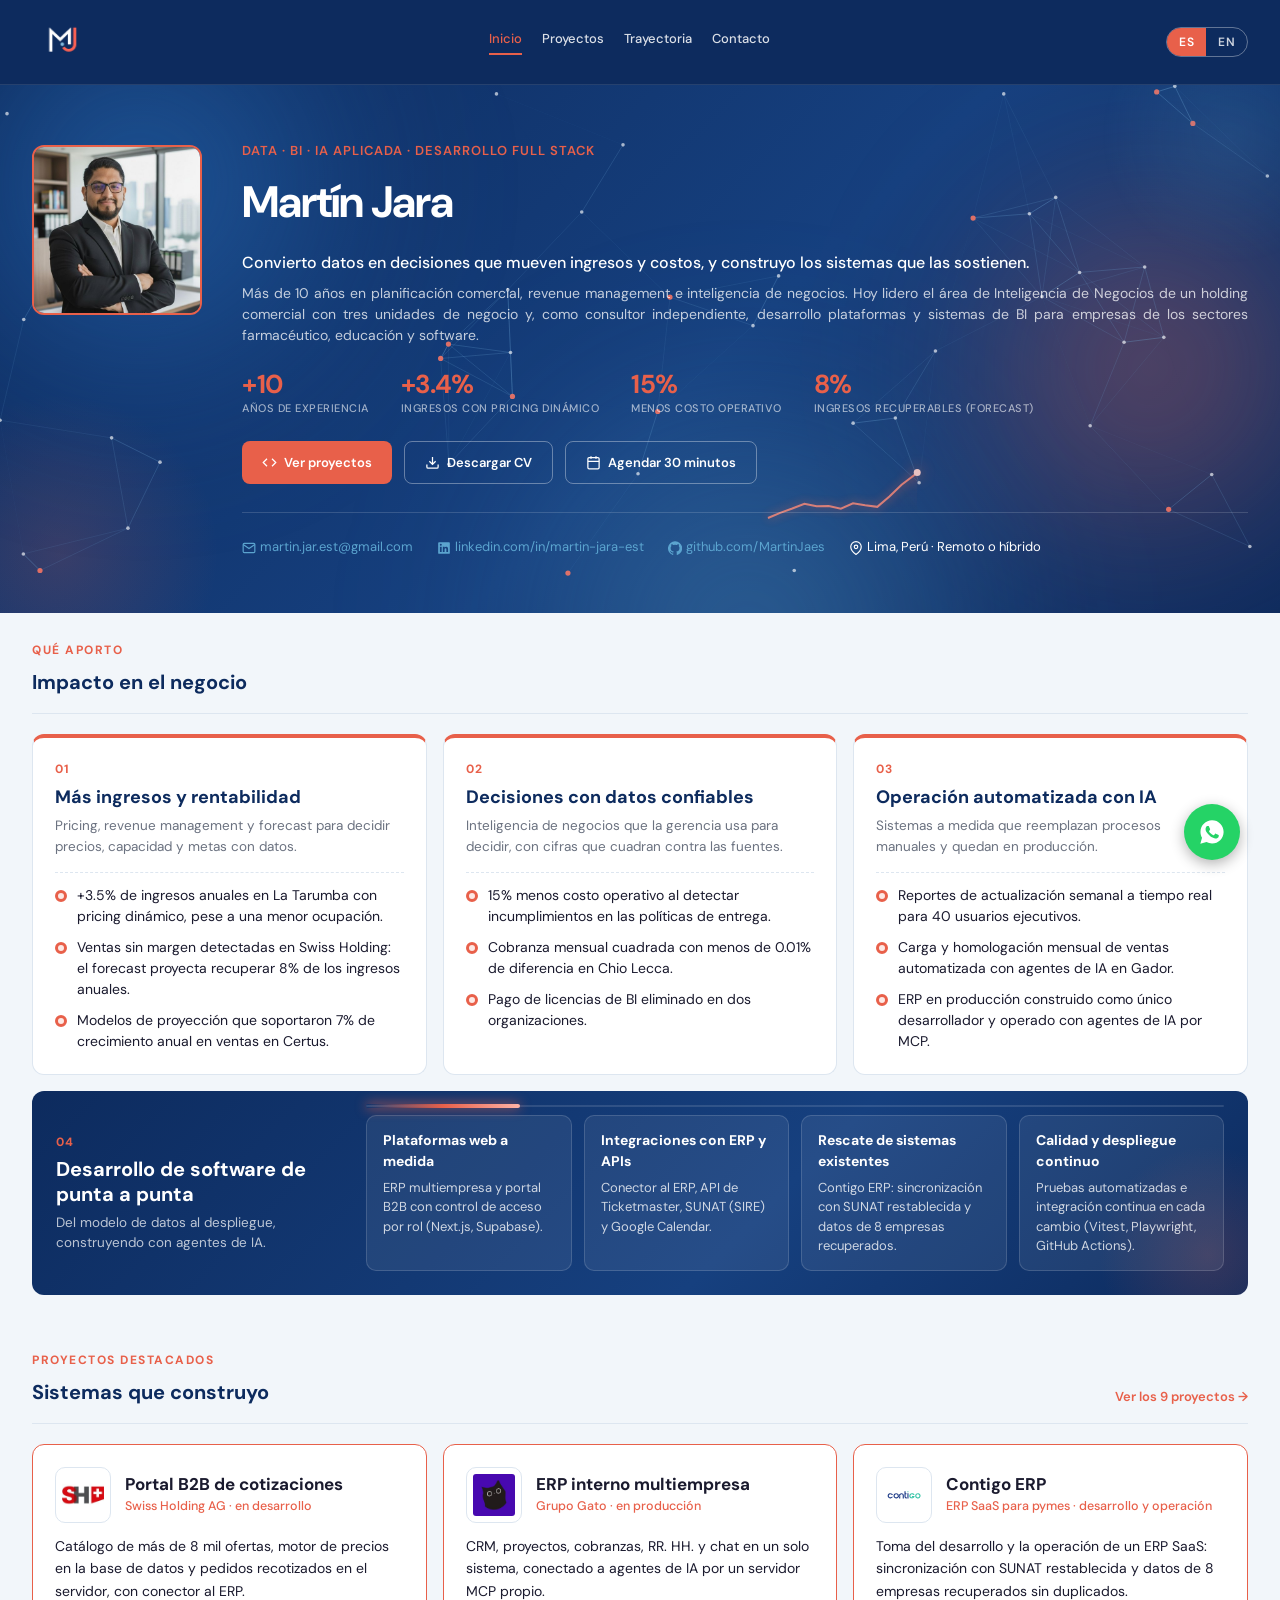
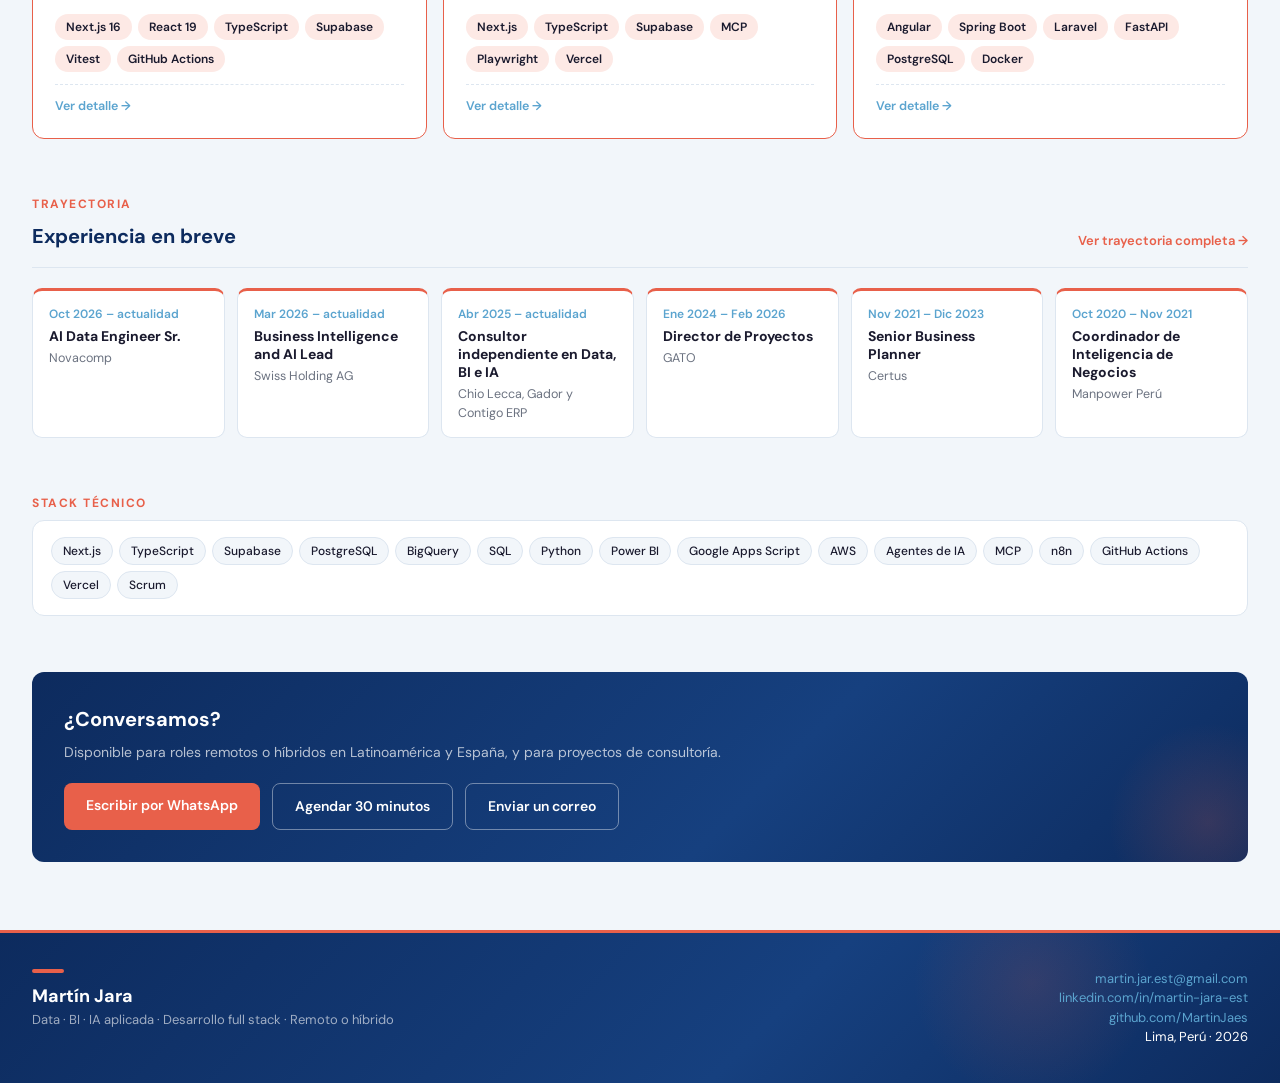
==== commit ef1bea38: "Trayectoria: AI Data Engineer Sr. en Novacomp Co-Authored-By: Claude Opus 5.5 <noreply@anthropic.com" ====
--- a/index.html
+++ b/index.html
@@ -31,7 +31,7 @@
 <link href="https://fonts.googleapis.com/css2?family=DM+Sans:wght@300;400;500;600;700&display=swap" rel="stylesheet">
 <link rel="stylesheet" href="/assets/site.css">
 <script type="application/ld+json">
-{"@context":"https://schema.org","@type":"Person","name":"Martín Jara Estrella","alternateName":"Martín Jara","jobTitle":"Business Intelligence and AI Lead","description":"Más de 10 años en planificación comercial, revenue management e inteligencia de negocios. Diseña y construye sistemas de datos, BI e IA aplicada con Next.js, Supabase, Google Apps Script y BigQuery.","url":"https://martinjara.work/","image":"https://martinjara.work/Imagenes/Foto%20Formal%20SC.jpg","email":"mailto:martin.jar.est@gmail.com","telephone":"+51980005257","address":{"@type":"PostalAddress","addressLocality":"Lima","addressRegion":"Lima","addressCountry":"PE"},"worksFor":[{"@type":"Organization","name":"Swiss Holding AG"}],"alumniOf":[{"@type":"CollegeOrUniversity","name":"OBS Business School - Universidad de Barcelona"},{"@type":"CollegeOrUniversity","name":"Universidad del Pacífico"},{"@type":"CollegeOrUniversity","name":"Universidad de Tarapacá"},{"@type":"EducationalOrganization","name":"Zegel"},{"@type":"EducationalOrganization","name":"ISAM"}],"knowsAbout":["Business Intelligence","Revenue Management","Transformación Digital","Inteligencia Artificial Aplicada","Planificación Comercial","Power BI","BigQuery","Next.js","Supabase","Google Apps Script"],"knowsLanguage":["es","en"],"sameAs":["https://linkedin.com/in/martin-jara-est","https://github.com/MartinJaes"]}
+{"@context":"https://schema.org","@type":"Person","name":"Martín Jara Estrella","alternateName":"Martín Jara","jobTitle":"Business Intelligence and AI Lead","description":"Más de 10 años en planificación comercial, revenue management e inteligencia de negocios. Diseña y construye sistemas de datos, BI e IA aplicada con Next.js, Supabase, Google Apps Script y BigQuery.","url":"https://martinjara.work/","image":"https://martinjara.work/Imagenes/Foto%20Formal%20SC.jpg","email":"mailto:martin.jar.est@gmail.com","telephone":"+51980005257","address":{"@type":"PostalAddress","addressLocality":"Lima","addressRegion":"Lima","addressCountry":"PE"},"worksFor":[{"@type":"Organization","name":"Swiss Holding AG"},{"@type":"Organization","name":"Novacomp"}],"alumniOf":[{"@type":"CollegeOrUniversity","name":"OBS Business School - Universidad de Barcelona"},{"@type":"CollegeOrUniversity","name":"Universidad del Pacífico"},{"@type":"CollegeOrUniversity","name":"Universidad de Tarapacá"},{"@type":"EducationalOrganization","name":"Zegel"},{"@type":"EducationalOrganization","name":"ISAM"}],"knowsAbout":["Business Intelligence","Revenue Management","Transformación Digital","Inteligencia Artificial Aplicada","Planificación Comercial","Power BI","BigQuery","Next.js","Supabase","Google Apps Script"],"knowsLanguage":["es","en"],"sameAs":["https://linkedin.com/in/martin-jara-est","https://github.com/MartinJaes"]}
 </script>
 </head>
 <body data-page="home" data-title-es="Martín Jara | Data, BI e IA aplicada · Desarrollo full stack" data-title-en="Martín Jara | Data, BI and applied AI · Full-stack development" data-desc-es="Data, inteligencia de negocios e IA aplicada. Construyo sistemas de BI, automatizaciones y plataformas en producción con Next.js, Supabase, Apps Script y BigQuery. Lima, Perú · remoto o híbrido." data-desc-en="Data, business intelligence and applied AI. I build BI systems, automations and production platforms with Next.js, Supabase, Apps Script and BigQuery. Lima, Peru · remote or hybrid.">
@@ -132,7 +132,7 @@
   <div class="container">
     <div class="section-label"><span data-l="es">Trayectoria</span><span data-l="en">Career</span></div>
     <div class="section-head"><h2 class="section-title"><span data-l="es">Experiencia en breve</span><span data-l="en">Experience at a glance</span></h2><a class="more-link" href="/trayectoria/"><span data-l="es">Ver trayectoria completa →</span><span data-l="en">See full career →</span></a></div>
-    <div class="tl"><div class="tl-item"><div class="tl-date"><span data-l="es">Mar 2026 – actualidad</span><span data-l="en">Mar 2026 – present</span></div><div class="tl-role"><span data-l="es">Business Intelligence and AI Lead</span><span data-l="en">Business Intelligence and AI Lead</span></div><div class="tl-org"><span data-l="es">Swiss Holding AG</span><span data-l="en">Swiss Holding AG</span></div></div><div class="tl-item"><div class="tl-date"><span data-l="es">Abr 2025 – actualidad</span><span data-l="en">Apr 2025 – present</span></div><div class="tl-role"><span data-l="es">Consultor independiente en Data, BI e IA</span><span data-l="en">Independent consultant in Data, BI and AI</span></div><div class="tl-org"><span data-l="es">Chio Lecca, Gador y Contigo ERP</span><span data-l="en">Chio Lecca, Gador and Contigo ERP</span></div></div><div class="tl-item"><div class="tl-date"><span data-l="es">Ene 2024 – Feb 2026</span><span data-l="en">Jan 2024 – Feb 2026</span></div><div class="tl-role"><span data-l="es">Director de Proyectos</span><span data-l="en">Project Director</span></div><div class="tl-org"><span data-l="es">GATO</span><span data-l="en">GATO</span></div></div><div class="tl-item"><div class="tl-date"><span data-l="es">Nov 2021 – Dic 2023</span><span data-l="en">Nov 2021 – Dec 2023</span></div><div class="tl-role"><span data-l="es">Senior Business Planner</span><span data-l="en">Senior Business Planner</span></div><div class="tl-org"><span data-l="es">Certus</span><span data-l="en">Certus</span></div></div><div class="tl-item"><div class="tl-date"><span data-l="es">Oct 2020 – Nov 2021</span><span data-l="en">Oct 2020 – Nov 2021</span></div><div class="tl-role"><span data-l="es">Coordinador de Inteligencia de Negocios</span><span data-l="en">Business Intelligence Coordinator</span></div><div class="tl-org"><span data-l="es">Manpower Perú</span><span data-l="en">Manpower Perú</span></div></div></div>
+    <div class="tl"><div class="tl-item"><div class="tl-date"><span data-l="es">Oct 2026 – actualidad</span><span data-l="en">Oct 2026 – present</span></div><div class="tl-role"><span data-l="es">AI Data Engineer Sr.</span><span data-l="en">Senior AI Data Engineer</span></div><div class="tl-org"><span data-l="es">Novacomp</span><span data-l="en">Novacomp</span></div></div><div class="tl-item"><div class="tl-date"><span data-l="es">Mar 2026 – actualidad</span><span data-l="en">Mar 2026 – present</span></div><div class="tl-role"><span data-l="es">Business Intelligence and AI Lead</span><span data-l="en">Business Intelligence and AI Lead</span></div><div class="tl-org"><span data-l="es">Swiss Holding AG</span><span data-l="en">Swiss Holding AG</span></div></div><div class="tl-item"><div class="tl-date"><span data-l="es">Abr 2025 – actualidad</span><span data-l="en">Apr 2025 – present</span></div><div class="tl-role"><span data-l="es">Consultor independiente en Data, BI e IA</span><span data-l="en">Independent consultant in Data, BI and AI</span></div><div class="tl-org"><span data-l="es">Chio Lecca, Gador y Contigo ERP</span><span data-l="en">Chio Lecca, Gador and Contigo ERP</span></div></div><div class="tl-item"><div class="tl-date"><span data-l="es">Ene 2024 – Feb 2026</span><span data-l="en">Jan 2024 – Feb 2026</span></div><div class="tl-role"><span data-l="es">Director de Proyectos</span><span data-l="en">Project Director</span></div><div class="tl-org"><span data-l="es">GATO</span><span data-l="en">GATO</span></div></div><div class="tl-item"><div class="tl-date"><span data-l="es">Nov 2021 – Dic 2023</span><span data-l="en">Nov 2021 – Dec 2023</span></div><div class="tl-role"><span data-l="es">Senior Business Planner</span><span data-l="en">Senior Business Planner</span></div><div class="tl-org"><span data-l="es">Certus</span><span data-l="en">Certus</span></div></div><div class="tl-item"><div class="tl-date"><span data-l="es">Oct 2020 – Nov 2021</span><span data-l="en">Oct 2020 – Nov 2021</span></div><div class="tl-role"><span data-l="es">Coordinador de Inteligencia de Negocios</span><span data-l="en">Business Intelligence Coordinator</span></div><div class="tl-org"><span data-l="es">Manpower Perú</span><span data-l="en">Manpower Perú</span></div></div></div>
   </div>
 </section>
 
--- a/assets/site.css
+++ b/assets/site.css
@@ -375,7 +375,7 @@
 .sgroup{background:#fff;border:1px solid var(--bdr);border-radius:12px;padding:18px 20px;}
 .sgroup-title{font-size:15px;font-weight:700;margin-bottom:10px;color:var(--navy);}
 .sgroup .chip{background:#F2F6FA;border:1px solid var(--bdr);font-weight:500;color:var(--txt);}
-.tl{display:grid;grid-template-columns:repeat(5,minmax(0,1fr));gap:12px;}
+.tl{display:grid;grid-template-columns:repeat(6,minmax(0,1fr));gap:12px;}
 .tl-item{background:#fff;border:1px solid var(--bdr);border-top:3px solid var(--coral);border-radius:10px;padding:14px 16px;display:flex;flex-direction:column;gap:4px;}
 .tl-date{font-size:12px;color:var(--blue);font-weight:600;}
 .tl-role{font-size:14px;font-weight:700;line-height:1.3;}
@@ -444,3 +444,10 @@
 .hero::before,.hero::after{z-index:0;}
 @media (max-width:680px){.hero-aurora span{filter:blur(50px);}.hero-aurora .b1{width:320px;height:320px;}.hero-aurora .b2{width:300px;height:300px;}.hero-aurora .b3{width:360px;height:360px;}}
 @media (prefers-reduced-motion:reduce){.hero-aurora span{animation:none;}}
+/* Diseño y desarrollo web */
+.wcard{padding:16px;}
+.wcard-shot{position:relative;margin-bottom:6px;}
+.wcard-desk{display:block;width:100%;height:auto;aspect-ratio:16/10;object-fit:cover;object-position:top;border-radius:8px;border:1px solid var(--bdr);cursor:zoom-in;}
+.wcard-mob{position:absolute;right:10px;bottom:-10px;width:22%;height:auto;aspect-ratio:9/16;object-fit:cover;object-position:top;border-radius:8px;border:3px solid #fff;box-shadow:0 6px 18px rgba(13,43,94,.25);}
+.wcard-status{position:absolute;left:10px;bottom:10px;background:var(--navy);color:#fff;font-size:11px;font-weight:700;padding:3px 9px;border-radius:10px;}
+.wcard-role{font-size:12px;font-weight:600;color:var(--navy);}
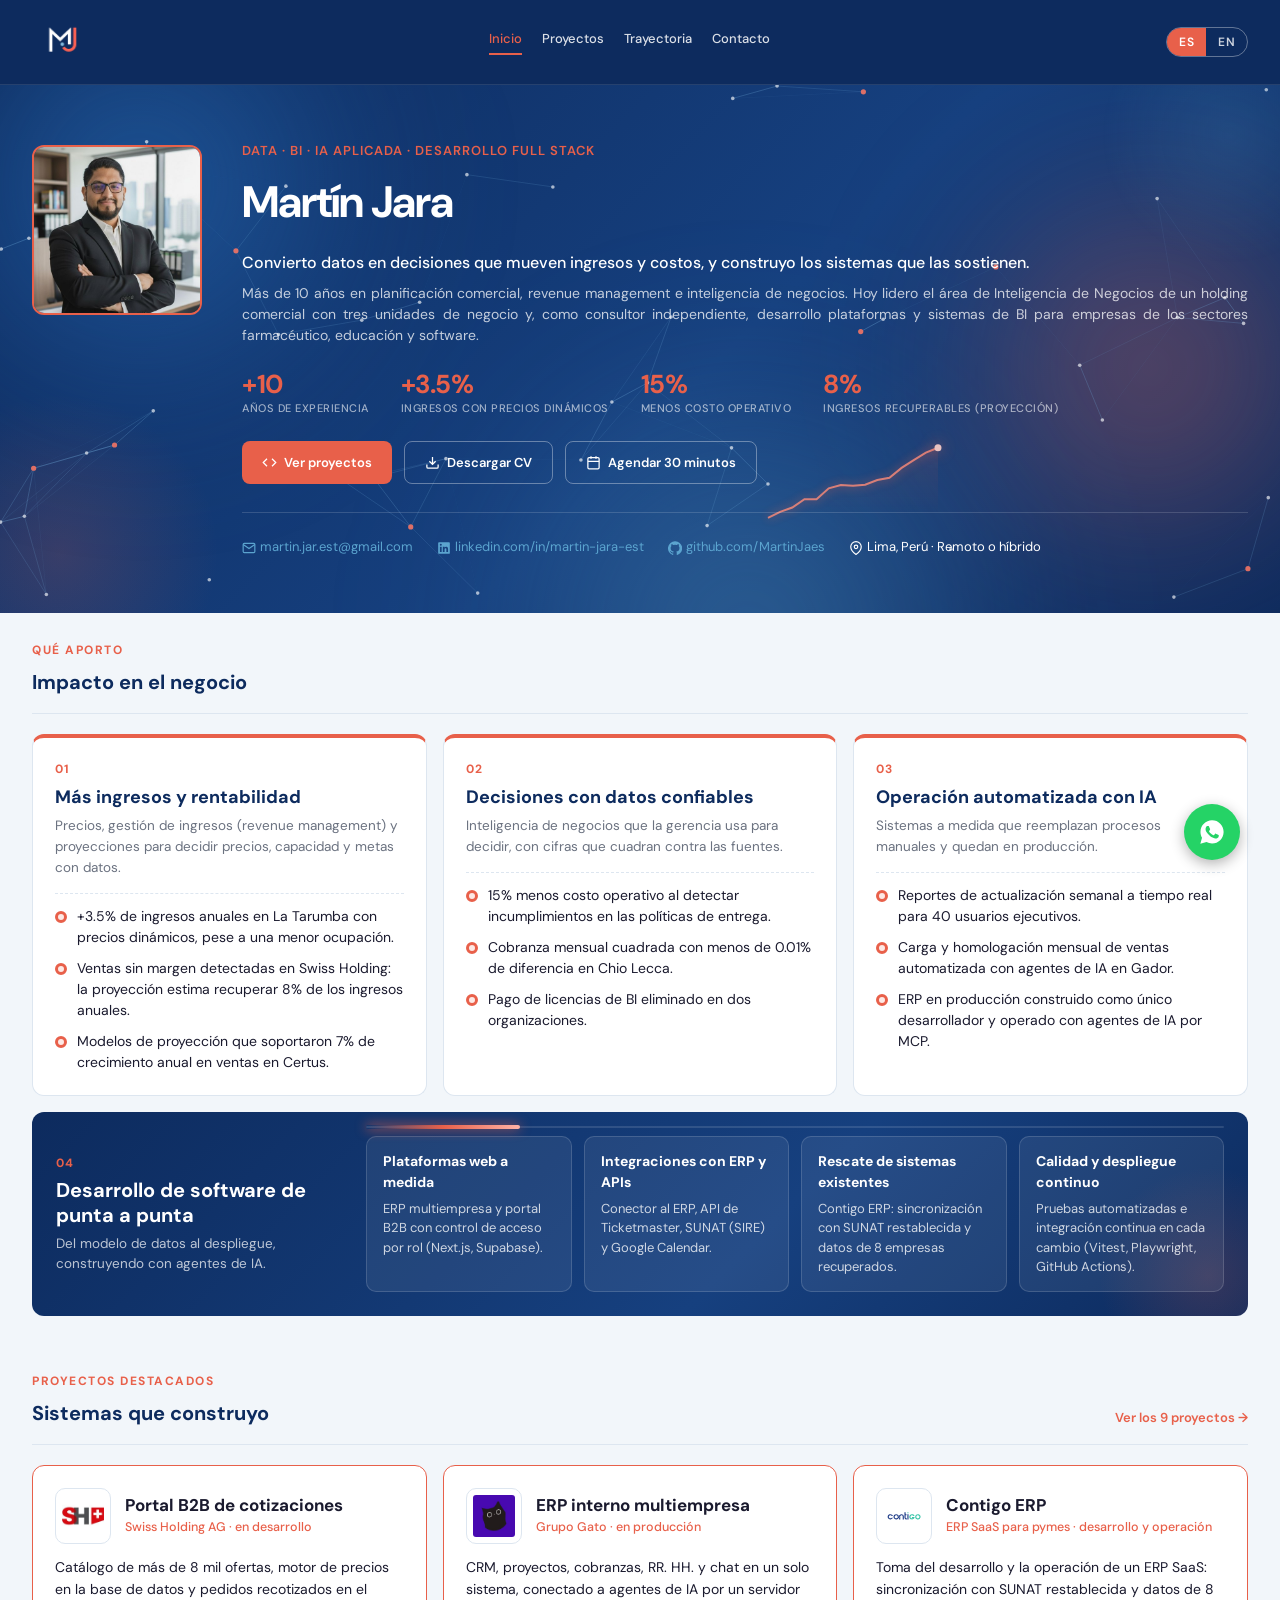
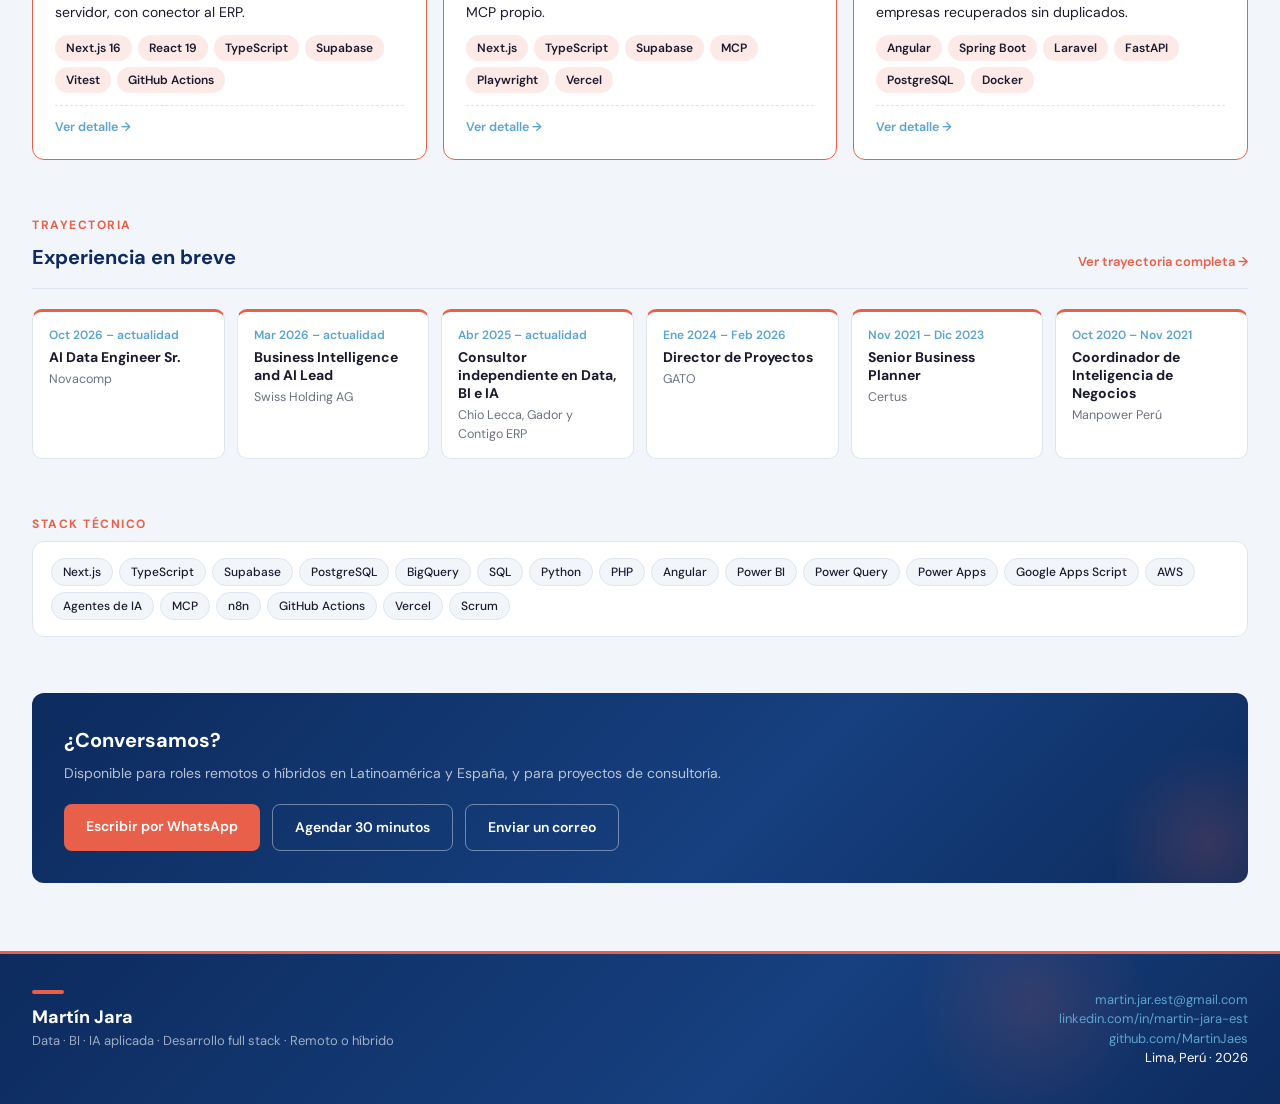
==== commit 8c857c00: "CV v6, stack (Power Query, Power Apps, PHP, Angular), linaje y DMS en Novacomp, anglicismos" ====
--- a/index.html
+++ b/index.html
@@ -69,9 +69,9 @@
 <p class="hero-p" data-l="en">10+ years in commercial planning, revenue management and business intelligence. I currently lead the Business Intelligence area of a commercial holding with three business units and, as an independent consultant, I build platforms and BI systems for companies in the pharmaceutical, education and software sectors.</p>
       <div class="hero-stats">
         <div><div class="hero-stat-num">+10</div><div class="hero-stat-lbl"><span data-l="es">Años de experiencia</span><span data-l="en">Years of experience</span></div></div>
-        <div><div class="hero-stat-num">+3.5%</div><div class="hero-stat-lbl"><span data-l="es">Ingresos con pricing dinámico</span><span data-l="en">Revenue with dynamic pricing</span></div></div>
+        <div><div class="hero-stat-num">+3.5%</div><div class="hero-stat-lbl"><span data-l="es">Ingresos con precios dinámicos</span><span data-l="en">Revenue with dynamic pricing</span></div></div>
         <div><div class="hero-stat-num">15%</div><div class="hero-stat-lbl"><span data-l="es">Menos costo operativo</span><span data-l="en">Lower operating costs</span></div></div>
-        <div><div class="hero-stat-num">8%</div><div class="hero-stat-lbl"><span data-l="es">Ingresos recuperables (forecast)</span><span data-l="en">Recoverable revenue (forecast)</span></div></div>
+        <div><div class="hero-stat-num">8%</div><div class="hero-stat-lbl"><span data-l="es">Ingresos recuperables (proyección)</span><span data-l="en">Recoverable revenue (forecast)</span></div></div>
       </div>
       <div class="hero-cta">
         <a href="/proyectos/" class="btn-hero"><svg width="15" height="15" viewBox="0 0 24 24" fill="none" stroke="currentColor" stroke-width="2"><path d="m16 18 6-6-6-6M8 6l-6 6 6 6"/></svg> <span data-l="es">Ver proyectos</span><span data-l="en">See projects</span></a>
@@ -93,7 +93,7 @@
   <div class="container">
     <div class="section-label"><span data-l="es">Qué aporto</span><span data-l="en">What I bring</span></div>
     <div class="section-head"><h2 class="section-title"><span data-l="es">Impacto en el negocio</span><span data-l="en">Business impact</span></h2></div>
-    <div class="grid-3"><div class="vcard"><div class="vcard-num">01</div><div class="vcard-title"><span data-l="es">Más ingresos y rentabilidad</span><span data-l="en">More revenue and profitability</span></div><p class="vcard-desc"><span data-l="es">Pricing, revenue management y forecast para decidir precios, capacidad y metas con datos.</span><span data-l="en">Pricing, revenue management and forecasting to set prices, capacity and targets with data.</span></p><ul class="vcard-list"><li><span data-l="es">+3.5% de ingresos anuales en La Tarumba con pricing dinámico, pese a una menor ocupación.</span><span data-l="en">+3.5% annual revenue at La Tarumba with dynamic pricing, despite lower occupancy.</span></li><li><span data-l="es">Ventas sin margen detectadas en Swiss Holding: el forecast proyecta recuperar 8% de los ingresos anuales.</span><span data-l="en">Sales without margin detected at Swiss Holding: the forecast projects recovering 8% of annual revenue.</span></li><li><span data-l="es">Modelos de proyección que soportaron 7% de crecimiento anual en ventas en Certus.</span><span data-l="en">Forecasting models that supported 7% annual sales growth at Certus.</span></li></ul></div><div class="vcard"><div class="vcard-num">02</div><div class="vcard-title"><span data-l="es">Decisiones con datos confiables</span><span data-l="en">Decisions on reliable data</span></div><p class="vcard-desc"><span data-l="es">Inteligencia de negocios que la gerencia usa para decidir, con cifras que cuadran contra las fuentes.</span><span data-l="en">Business intelligence leadership uses to decide, with numbers that reconcile against the sources.</span></p><ul class="vcard-list"><li><span data-l="es">15% menos costo operativo al detectar incumplimientos en las políticas de entrega.</span><span data-l="en">15% lower operating costs by detecting non-compliance with delivery policies.</span></li><li><span data-l="es">Cobranza mensual cuadrada con menos de 0.01% de diferencia en Chio Lecca.</span><span data-l="en">Monthly collections reconciled to within 0.01% at Chio Lecca.</span></li><li><span data-l="es">Pago de licencias de BI eliminado en dos organizaciones.</span><span data-l="en">BI licensing costs eliminated in two organizations.</span></li></ul></div><div class="vcard"><div class="vcard-num">03</div><div class="vcard-title"><span data-l="es">Operación automatizada con IA</span><span data-l="en">Operations automated with AI</span></div><p class="vcard-desc"><span data-l="es">Sistemas a medida que reemplazan procesos manuales y quedan en producción.</span><span data-l="en">Custom systems that replace manual processes and stay in production.</span></p><ul class="vcard-list"><li><span data-l="es">Reportes de actualización semanal a tiempo real para 40 usuarios ejecutivos.</span><span data-l="en">Reports moved from weekly updates to real time for 40 executive users.</span></li><li><span data-l="es">Carga y homologación mensual de ventas automatizada con agentes de IA en Gador.</span><span data-l="en">Monthly sales loading and normalization automated with AI agents at Gador.</span></li><li><span data-l="es">ERP en producción construido como único desarrollador y operado con agentes de IA por MCP.</span><span data-l="en">Production ERP built as the sole developer and operated with AI agents over MCP.</span></li></ul></div></div>
+    <div class="grid-3"><div class="vcard"><div class="vcard-num">01</div><div class="vcard-title"><span data-l="es">Más ingresos y rentabilidad</span><span data-l="en">More revenue and profitability</span></div><p class="vcard-desc"><span data-l="es">Precios, gestión de ingresos (revenue management) y proyecciones para decidir precios, capacidad y metas con datos.</span><span data-l="en">Pricing, revenue management and forecasting to set prices, capacity and targets with data.</span></p><ul class="vcard-list"><li><span data-l="es">+3.5% de ingresos anuales en La Tarumba con precios dinámicos, pese a una menor ocupación.</span><span data-l="en">+3.5% annual revenue at La Tarumba with dynamic pricing, despite lower occupancy.</span></li><li><span data-l="es">Ventas sin margen detectadas en Swiss Holding: la proyección estima recuperar 8% de los ingresos anuales.</span><span data-l="en">Zero-margin sales detected at Swiss Holding: the forecast projects recovering 8% of annual revenue.</span></li><li><span data-l="es">Modelos de proyección que soportaron 7% de crecimiento anual en ventas en Certus.</span><span data-l="en">Forecasting models that supported 7% annual sales growth at Certus.</span></li></ul></div><div class="vcard"><div class="vcard-num">02</div><div class="vcard-title"><span data-l="es">Decisiones con datos confiables</span><span data-l="en">Decisions on reliable data</span></div><p class="vcard-desc"><span data-l="es">Inteligencia de negocios que la gerencia usa para decidir, con cifras que cuadran contra las fuentes.</span><span data-l="en">Business intelligence leadership uses to decide, with numbers that reconcile against the sources.</span></p><ul class="vcard-list"><li><span data-l="es">15% menos costo operativo al detectar incumplimientos en las políticas de entrega.</span><span data-l="en">15% lower operating costs by detecting non-compliance with delivery policies.</span></li><li><span data-l="es">Cobranza mensual cuadrada con menos de 0.01% de diferencia en Chio Lecca.</span><span data-l="en">Monthly collections reconciled to within 0.01% at Chio Lecca.</span></li><li><span data-l="es">Pago de licencias de BI eliminado en dos organizaciones.</span><span data-l="en">BI licensing costs eliminated in two organizations.</span></li></ul></div><div class="vcard"><div class="vcard-num">03</div><div class="vcard-title"><span data-l="es">Operación automatizada con IA</span><span data-l="en">Operations automated with AI</span></div><p class="vcard-desc"><span data-l="es">Sistemas a medida que reemplazan procesos manuales y quedan en producción.</span><span data-l="en">Custom systems that replace manual processes and stay in production.</span></p><ul class="vcard-list"><li><span data-l="es">Reportes de actualización semanal a tiempo real para 40 usuarios ejecutivos.</span><span data-l="en">Reports moved from weekly updates to real time for 40 executive users.</span></li><li><span data-l="es">Carga y homologación mensual de ventas automatizada con agentes de IA en Gador.</span><span data-l="en">Monthly sales loading and normalization automated with AI agents at Gador.</span></li><li><span data-l="es">ERP en producción construido como único desarrollador y operado con agentes de IA por MCP.</span><span data-l="en">Production ERP built as the sole developer and operated with AI agents over MCP.</span></li></ul></div></div>
     <div class="devblock"><div class="devblock-head"><div class="vcard-num">04</div><div class="devblock-title"><span data-l="es">Desarrollo de software de punta a punta</span><span data-l="en">End-to-end software development</span></div><p class="devblock-desc"><span data-l="es">Del modelo de datos al despliegue, construyendo con agentes de IA.</span><span data-l="en">From the data model to deployment, building with AI agents.</span></p></div><div class="devblock-grid"><div class="devcap"><div class="devcap-title"><span data-l="es">Plataformas web a medida</span><span data-l="en">Custom web platforms</span></div><div class="devcap-proof"><span data-l="es">ERP multiempresa y portal B2B con control de acceso por rol (Next.js, Supabase).</span><span data-l="en">Multi-company ERP and B2B portal with role-based access control (Next.js, Supabase).</span></div></div><div class="devcap"><div class="devcap-title"><span data-l="es">Integraciones con ERP y APIs</span><span data-l="en">ERP and API integrations</span></div><div class="devcap-proof"><span data-l="es">Conector al ERP, API de Ticketmaster, SUNAT (SIRE) y Google Calendar.</span><span data-l="en">ERP connector, Ticketmaster API, SUNAT (SIRE) and Google Calendar.</span></div></div><div class="devcap"><div class="devcap-title"><span data-l="es">Rescate de sistemas existentes</span><span data-l="en">Rescuing existing systems</span></div><div class="devcap-proof"><span data-l="es">Contigo ERP: sincronización con SUNAT restablecida y datos de 8 empresas recuperados.</span><span data-l="en">Contigo ERP: SUNAT synchronization restored and data for 8 companies recovered.</span></div></div><div class="devcap"><div class="devcap-title"><span data-l="es">Calidad y despliegue continuo</span><span data-l="en">Quality and continuous deployment</span></div><div class="devcap-proof"><span data-l="es">Pruebas automatizadas e integración continua en cada cambio (Vitest, Playwright, GitHub Actions).</span><span data-l="en">Automated testing and continuous integration on every change (Vitest, Playwright, GitHub Actions).</span></div></div></div></div>
   </div>
 </section>
@@ -139,7 +139,7 @@
 <section class="section">
   <div class="container">
     <div class="section-label"><span data-l="es">Stack técnico</span><span data-l="en">Tech stack</span></div>
-    <div class="stack-strip"><div class="chips"><span class="chip">Next.js</span><span class="chip">TypeScript</span><span class="chip">Supabase</span><span class="chip">PostgreSQL</span><span class="chip">BigQuery</span><span class="chip">SQL</span><span class="chip">Python</span><span class="chip">Power BI</span><span class="chip">Google Apps Script</span><span class="chip">AWS</span><span class="chip"><span data-l="es">Agentes de IA</span><span data-l="en">AI agents</span></span><span class="chip">MCP</span><span class="chip">n8n</span><span class="chip">GitHub Actions</span><span class="chip">Vercel</span><span class="chip">Scrum</span></div></div>
+    <div class="stack-strip"><div class="chips"><span class="chip">Next.js</span><span class="chip">TypeScript</span><span class="chip">Supabase</span><span class="chip">PostgreSQL</span><span class="chip">BigQuery</span><span class="chip">SQL</span><span class="chip">Python</span><span class="chip">PHP</span><span class="chip">Angular</span><span class="chip">Power BI</span><span class="chip">Power Query</span><span class="chip">Power Apps</span><span class="chip">Google Apps Script</span><span class="chip">AWS</span><span class="chip"><span data-l="es">Agentes de IA</span><span data-l="en">AI agents</span></span><span class="chip">MCP</span><span class="chip">n8n</span><span class="chip">GitHub Actions</span><span class="chip">Vercel</span><span class="chip">Scrum</span></div></div>
   </div>
 </section>
 
